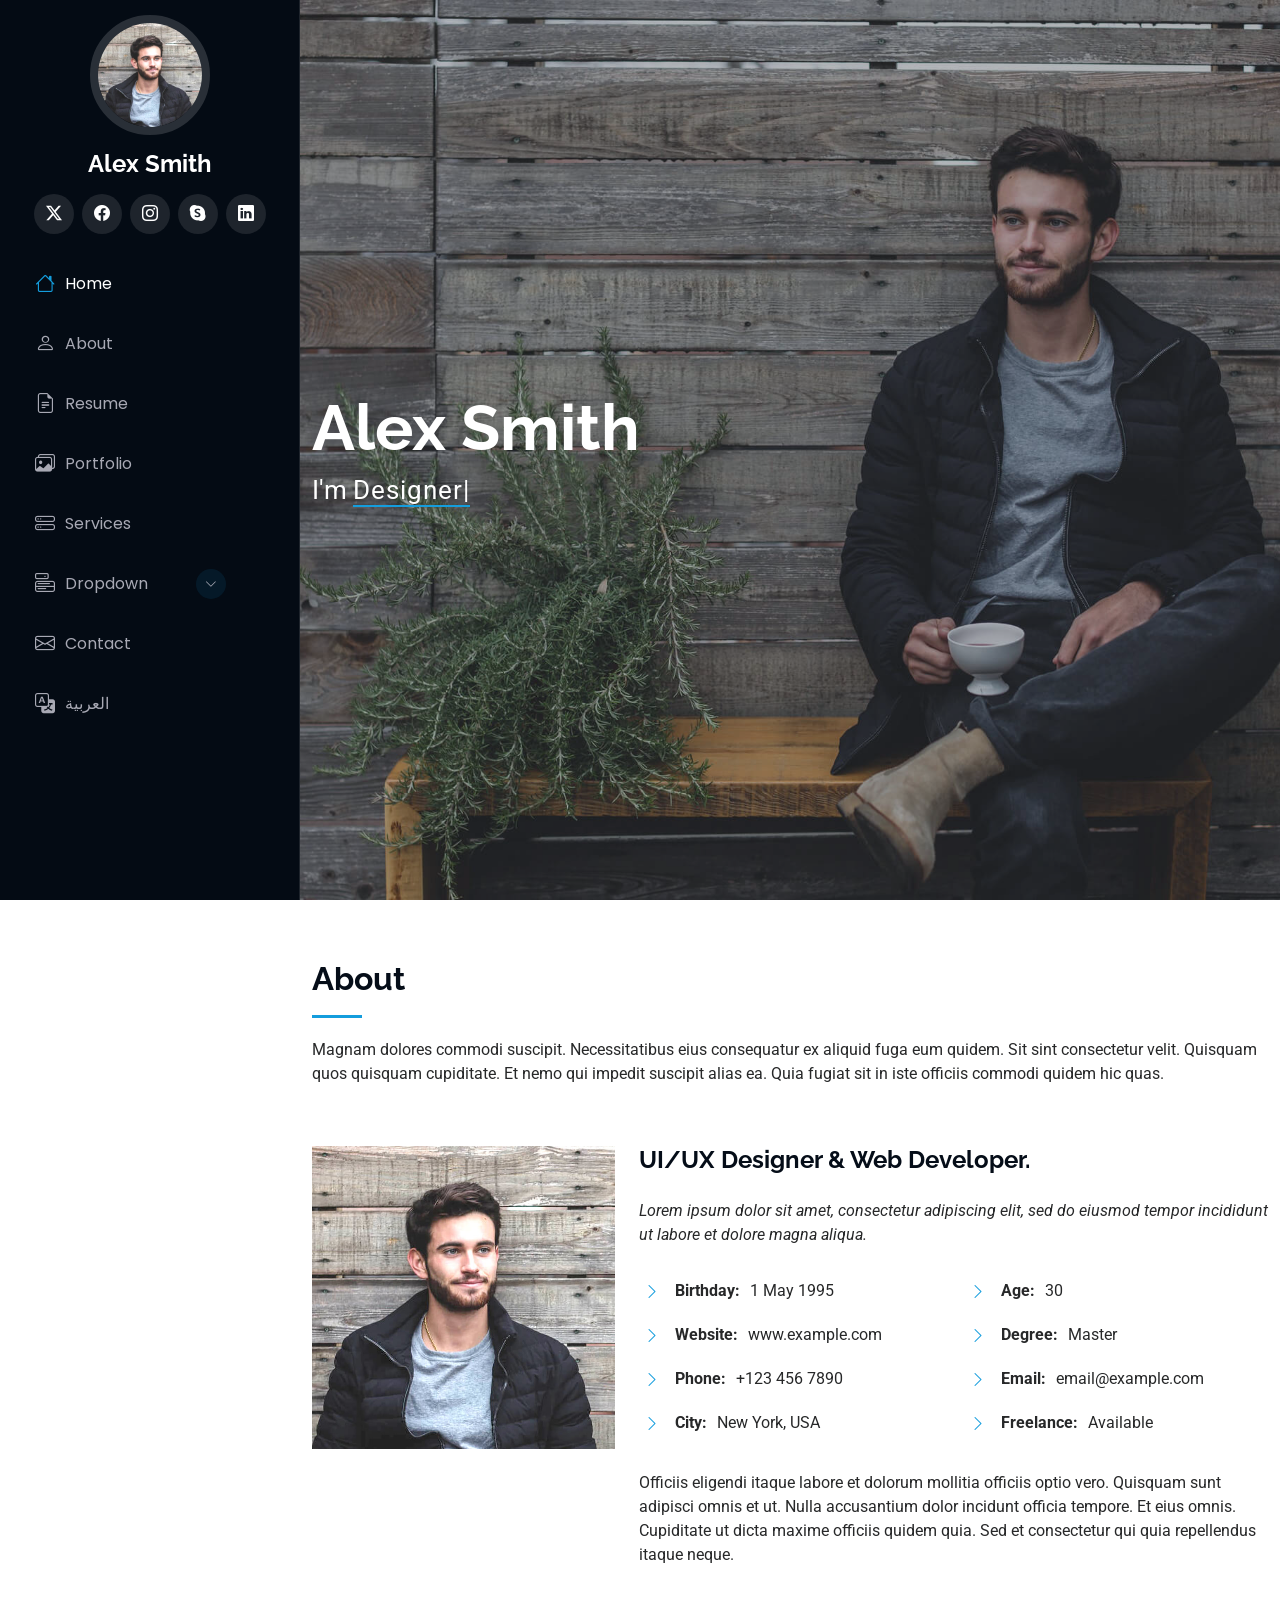
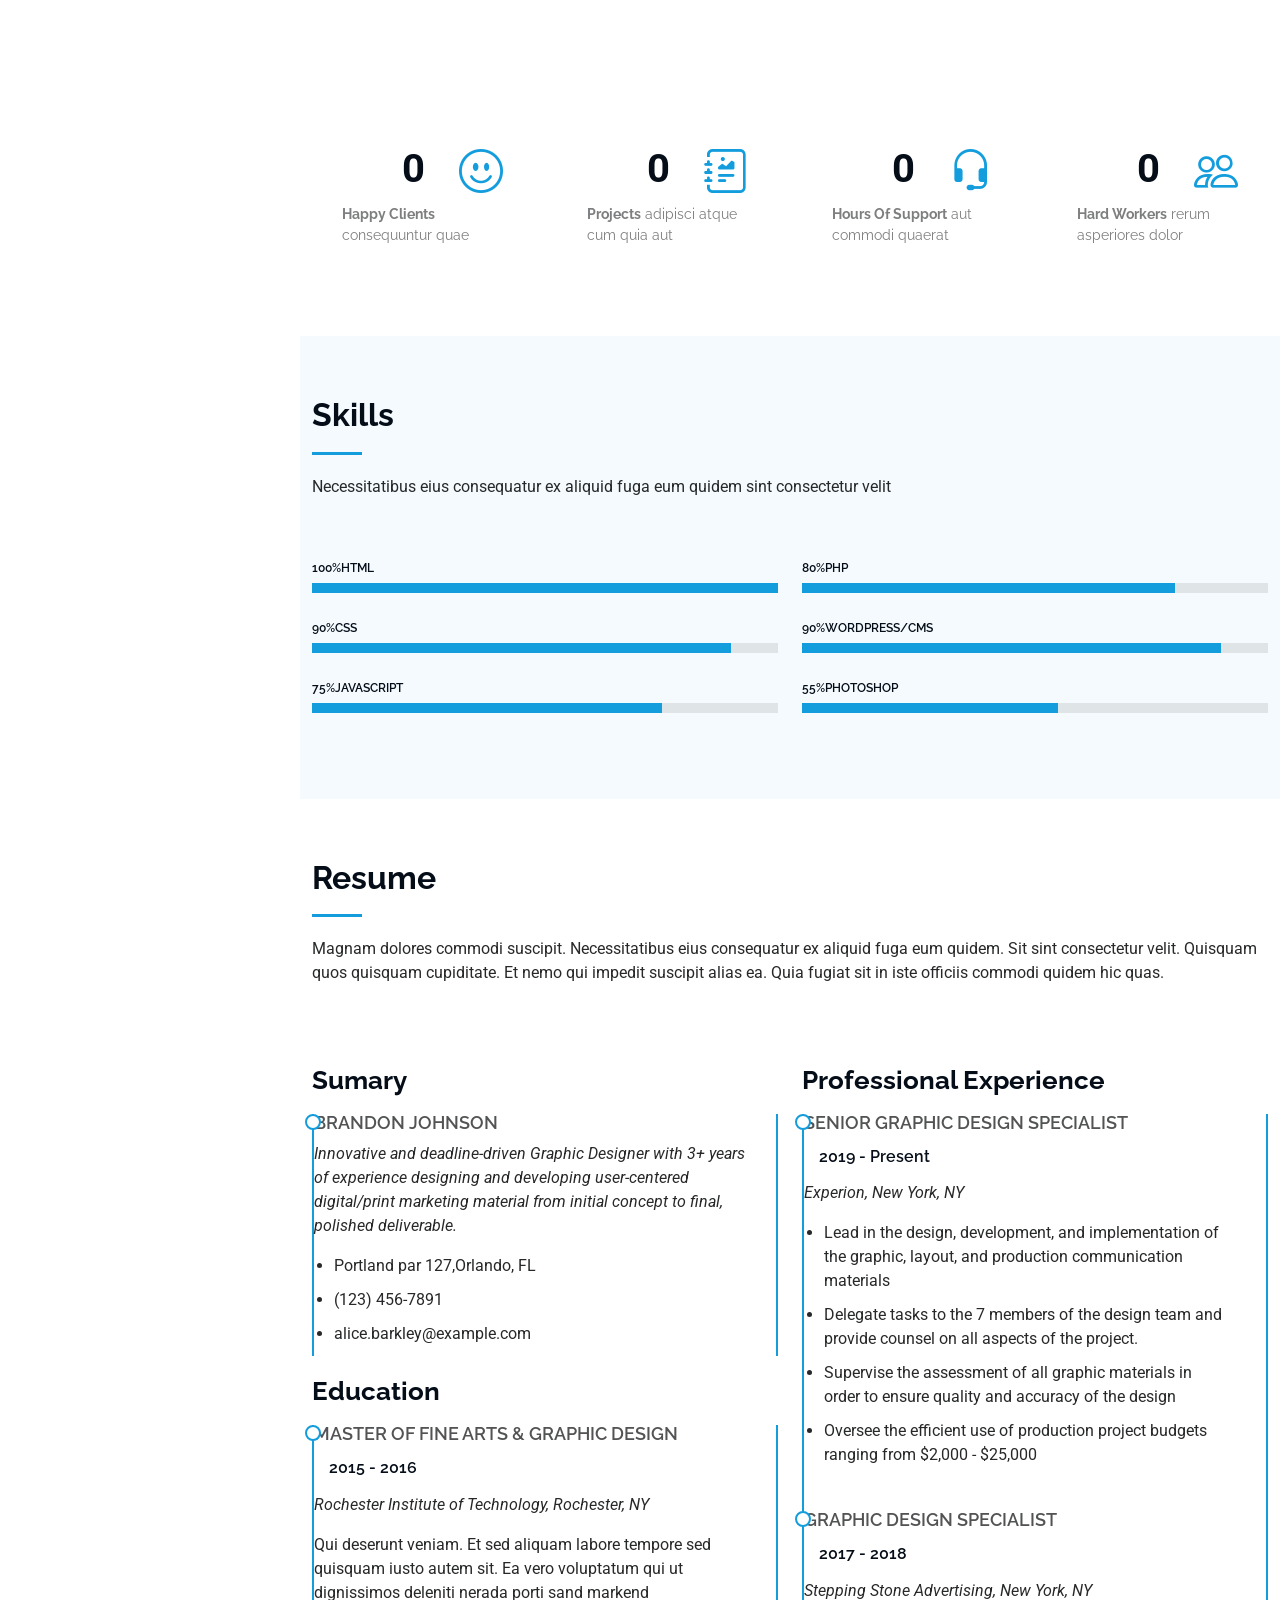
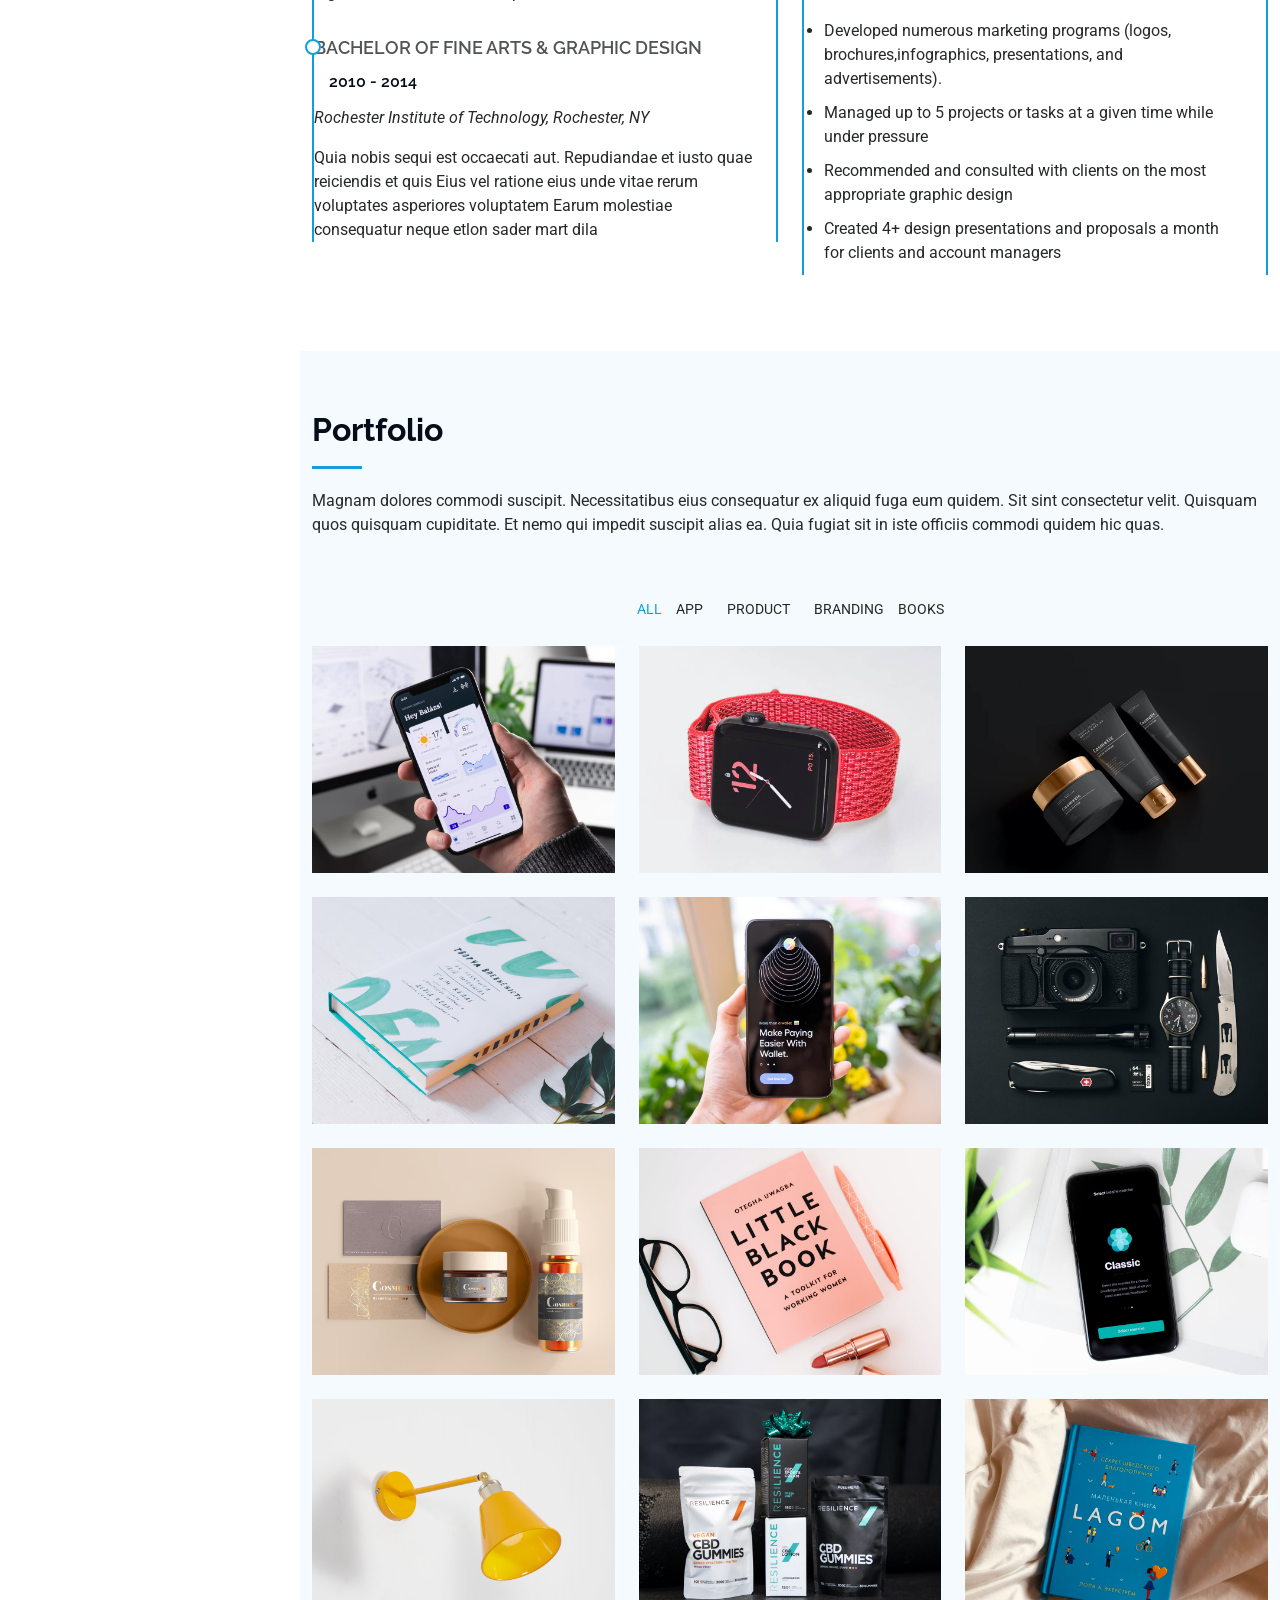
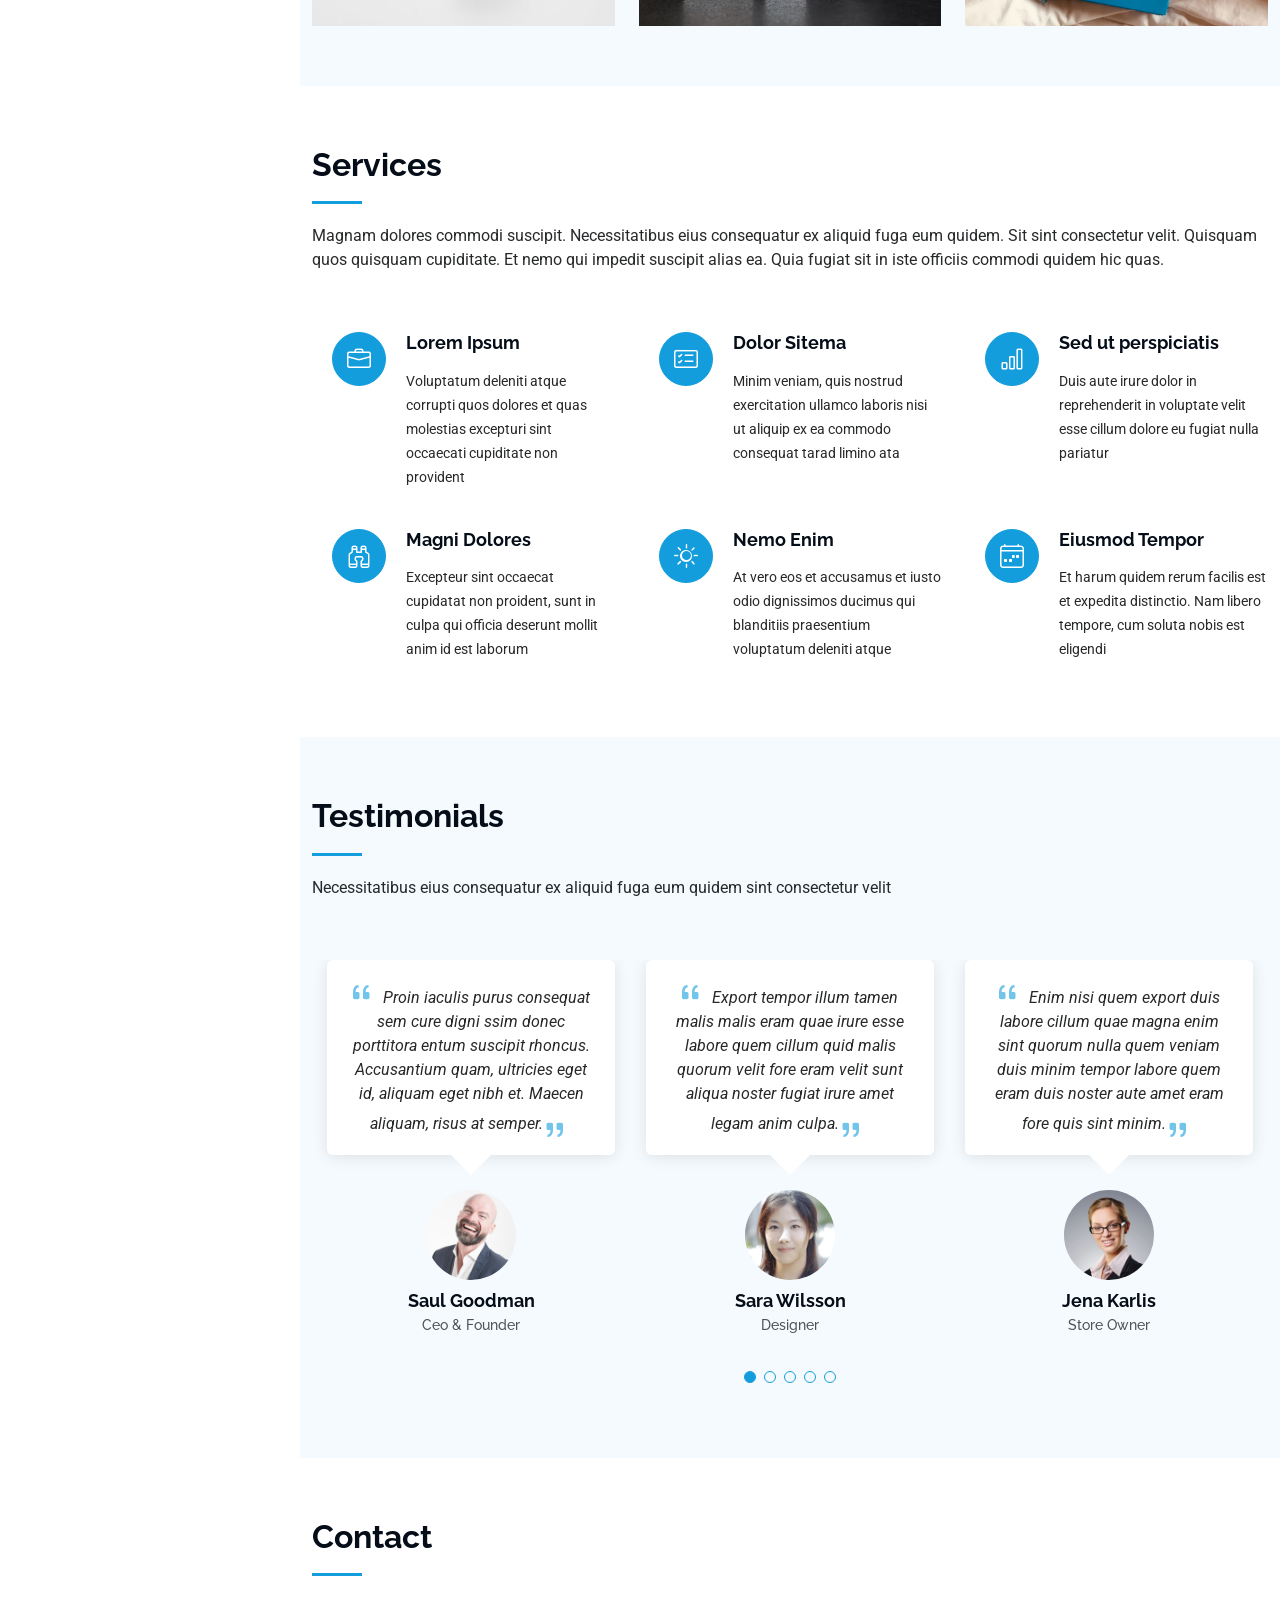
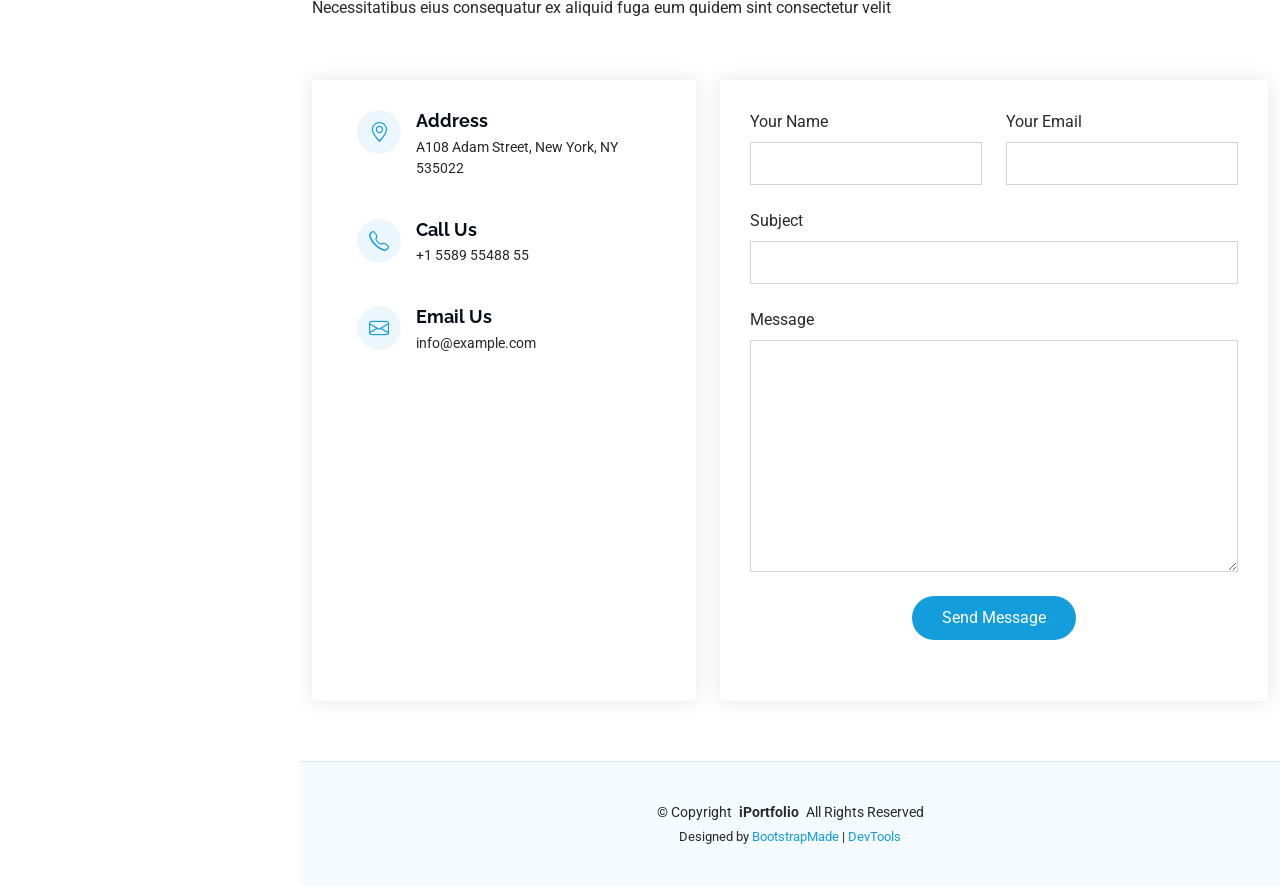
==== index.html @ 426f6739 "first commit" ====
<!DOCTYPE html>
<html lang="en" dir="ltr">

<head>
  <meta charset="utf-8">
  <meta content="width=device-width, initial-scale=1.0" name="viewport">
  <title>Index - iPortfolio Bootstrap Template</title>
  <meta content="" name="description">
  <meta content="" name="keywords">

  <!-- Favicons -->
  <link href="assets/img/favicon.png" rel="icon">
  <link href="assets/img/apple-touch-icon.png" rel="apple-touch-icon">

  <!-- Fonts -->
  <link href="https://fonts.googleapis.com" rel="preconnect">
  <link href="https://fonts.gstatic.com" rel="preconnect" crossorigin>
  <link href="https://fonts.googleapis.com/css2?family=Roboto:ital,wght@0,100;0,300;0,400;0,500;0,700;0,900;1,100;1,300;1,400;1,500;1,700;1,900&family=Poppins:ital,wght@0,100;0,200;0,300;0,400;0,500;0,600;0,700;0,800;0,900;1,100;1,200;1,300;1,400;1,500;1,600;1,700;1,800;1,900&family=Raleway:ital,wght@0,100;0,200;0,300;0,400;0,500;0,600;0,700;0,800;0,900;1,100;1,200;1,300;1,400;1,500;1,600;1,700;1,800;1,900&display=swap" rel="stylesheet">

  <!-- Vendor CSS Files -->
  <link href="assets/vendor/bootstrap/css/bootstrap.min.css" rel="stylesheet">
  <link href="assets/vendor/bootstrap-icons/bootstrap-icons.css" rel="stylesheet">
  <link href="assets/vendor/aos/aos.css" rel="stylesheet">
  <link href="assets/vendor/glightbox/css/glightbox.min.css" rel="stylesheet">
  <link href="assets/vendor/swiper/swiper-bundle.min.css" rel="stylesheet">

  <!-- Main CSS File -->
  <link href="assets/css/main.css" rel="stylesheet">
  <link rel="stylesheet" href="assets/css/ar.css">

  <!-- =======================================================
  * Template Name: iPortfolio
  * Template URL: https://bootstrapmade.com/iportfolio-bootstrap-portfolio-websites-template/
  * Updated: Jun 29 2024 with Bootstrap v5.3.3
  * Author: BootstrapMade.com
  * License: https://bootstrapmade.com/license/
  ======================================================== -->
</head>

<body class="index-page">

  <header id="header" class="header dark-background d-flex flex-column">
    <i class="header-toggle d-xl-none bi bi-list"></i>

    <div class="profile-img">
      <img src="assets/img/my-profile-img.jpg" alt="" class="img-fluid rounded-circle">
    </div>

    <a href="index.html" class="logo d-flex align-items-center justify-content-center">
      <!-- Uncomment the line below if you also wish to use an image logo -->
      <!-- <img src="assets/img/logo.png" alt=""> -->
      <h1 class="sitename">Alex Smith</h1>
    </a>

    <div class="social-links text-center">
      <a href="#" class="twitter"><i class="bi bi-twitter-x"></i></a>
      <a href="#" class="facebook"><i class="bi bi-facebook"></i></a>
      <a href="#" class="instagram"><i class="bi bi-instagram"></i></a>
      <a href="#" class="google-plus"><i class="bi bi-skype"></i></a>
      <a href="#" class="linkedin"><i class="bi bi-linkedin"></i></a>
    </div>

    <nav id="navmenu" class="navmenu">
      <ul>
        <li><a href="#hero" class="active"><i class="bi bi-house navicon"></i>Home</a></li>
        <li><a href="#about"><i class="bi bi-person navicon"></i> About</a></li>
        <li><a href="#resume"><i class="bi bi-file-earmark-text navicon"></i> Resume</a></li>
        <li><a href="#portfolio"><i class="bi bi-images navicon"></i> Portfolio</a></li>
        <li><a href="#services"><i class="bi bi-hdd-stack navicon"></i> Services</a></li>
        <li class="dropdown"><a href="#"><i class="bi bi-menu-button navicon"></i> <span>Dropdown</span> <i class="bi bi-chevron-down toggle-dropdown"></i></a>
          <ul>
            <li><a href="#">Dropdown 1</a></li>
            <li class="dropdown"><a href="#"><span>Deep Dropdown</span> <i class="bi bi-chevron-down toggle-dropdown"></i></a>
              <ul>
                <li><a href="#">Deep Dropdown 1</a></li>
                <li><a href="#">Deep Dropdown 2</a></li>
                <li><a href="#">Deep Dropdown 3</a></li>
                <li><a href="#">Deep Dropdown 4</a></li>
                <li><a href="#">Deep Dropdown 5</a></li>
              </ul>
            </li>
            <li><a href="#">Dropdown 2</a></li>
            <li><a href="#">Dropdown 3</a></li>
            <li><a href="#">Dropdown 4</a></li>
          </ul>
        </li>
        <li><a href="#contact"><i class="bi bi-envelope navicon"></i> Contact</a></li>
        <li><a href="ar.html"><i class="bi bi-translate navicon"></i> العربية</a></li>
      </ul>
    </nav>

  </header>

  <main class="main">

    <!-- Hero Section -->
    <section id="hero" class="hero section dark-background">

      <img src="assets/img/hero-bg.jpg" alt="" data-aos="fade-in" class="">

      <div class="container" data-aos="fade-up" data-aos-delay="100">
        <h2>Alex Smith</h2>
        <p>I'm <span class="typed" data-typed-items="Designer, Developer, Freelancer, Photographer">Designer</span><span class="typed-cursor typed-cursor--blink" aria-hidden="true"></span><span class="typed-cursor typed-cursor--blink" aria-hidden="true"></span></p>
      </div>

    </section><!-- /Hero Section -->

    <!-- About Section -->
    <section id="about" class="about section">

      <!-- Section Title -->
      <div class="container section-title" data-aos="fade-up">
        <h2>About</h2>
        <p>Magnam dolores commodi suscipit. Necessitatibus eius consequatur ex aliquid fuga eum quidem. Sit sint consectetur velit. Quisquam quos quisquam cupiditate. Et nemo qui impedit suscipit alias ea. Quia fugiat sit in iste officiis commodi quidem hic quas.</p>
      </div><!-- End Section Title -->

      <div class="container" data-aos="fade-up" data-aos-delay="100">

        <div class="row gy-4 justify-content-center">
          <div class="col-lg-4">
            <img src="assets/img/my-profile-img.jpg" class="img-fluid" alt="">
          </div>
          <div class="col-lg-8 content">
            <h2>UI/UX Designer &amp; Web Developer.</h2>
            <p class="fst-italic py-3">
              Lorem ipsum dolor sit amet, consectetur adipiscing elit, sed do eiusmod tempor incididunt ut labore et dolore
              magna aliqua.
            </p>
            <div class="row">
              <div class="col-lg-6">
                <ul>
                  <li><i class="bi bi-chevron-right"></i> <strong>Birthday:</strong> <span>1 May 1995</span></li>
                  <li><i class="bi bi-chevron-right"></i> <strong>Website:</strong> <span>www.example.com</span></li>
                  <li><i class="bi bi-chevron-right"></i> <strong>Phone:</strong> <span>+123 456 7890</span></li>
                  <li><i class="bi bi-chevron-right"></i> <strong>City:</strong> <span>New York, USA</span></li>
                </ul>
              </div>
              <div class="col-lg-6">
                <ul>
                  <li><i class="bi bi-chevron-right"></i> <strong>Age:</strong> <span>30</span></li>
                  <li><i class="bi bi-chevron-right"></i> <strong>Degree:</strong> <span>Master</span></li>
                  <li><i class="bi bi-chevron-right"></i> <strong>Email:</strong> <span>email@example.com</span></li>
                  <li><i class="bi bi-chevron-right"></i> <strong>Freelance:</strong> <span>Available</span></li>
                </ul>
              </div>
            </div>
            <p class="py-3">
              Officiis eligendi itaque labore et dolorum mollitia officiis optio vero. Quisquam sunt adipisci omnis et ut. Nulla accusantium dolor incidunt officia tempore. Et eius omnis.
              Cupiditate ut dicta maxime officiis quidem quia. Sed et consectetur qui quia repellendus itaque neque.
            </p>
          </div>
        </div>

      </div>

    </section><!-- /About Section -->

    <!-- Stats Section -->
    <section id="stats" class="stats section">

      <div class="container" data-aos="fade-up" data-aos-delay="100">

        <div class="row gy-4">

          <div class="col-lg-3 col-md-6">
            <div class="stats-item">
              <i class="bi bi-emoji-smile"></i>
              <span data-purecounter-start="0" data-purecounter-end="232" data-purecounter-duration="1" class="purecounter"></span>
              <p><strong>Happy Clients</strong> <span>consequuntur quae</span></p>
            </div>
          </div><!-- End Stats Item -->

          <div class="col-lg-3 col-md-6">
            <div class="stats-item">
              <i class="bi bi-journal-richtext"></i>
              <span data-purecounter-start="0" data-purecounter-end="521" data-purecounter-duration="1" class="purecounter"></span>
              <p><strong>Projects</strong> <span>adipisci atque cum quia aut</span></p>
            </div>
          </div><!-- End Stats Item -->

          <div class="col-lg-3 col-md-6">
            <div class="stats-item">
              <i class="bi bi-headset"></i>
              <span data-purecounter-start="0" data-purecounter-end="1453" data-purecounter-duration="1" class="purecounter"></span>
              <p><strong>Hours Of Support</strong> <span>aut commodi quaerat</span></p>
            </div>
          </div><!-- End Stats Item -->

          <div class="col-lg-3 col-md-6">
            <div class="stats-item">
              <i class="bi bi-people"></i>
              <span data-purecounter-start="0" data-purecounter-end="32" data-purecounter-duration="1" class="purecounter"></span>
              <p><strong>Hard Workers</strong> <span>rerum asperiores dolor</span></p>
            </div>
          </div><!-- End Stats Item -->

        </div>

      </div>

    </section><!-- /Stats Section -->

    <!-- Skills Section -->
    <section id="skills" class="skills section light-background">

      <!-- Section Title -->
      <div class="container section-title" data-aos="fade-up">
        <h2>Skills</h2>
        <p>Necessitatibus eius consequatur ex aliquid fuga eum quidem sint consectetur velit</p>
      </div><!-- End Section Title -->

      <div class="container" data-aos="fade-up" data-aos-delay="100">

        <div class="row skills-content skills-animation">

          <div class="col-lg-6">

            <div class="progress">
              <span class="skill"><span>HTML</span> <i class="val">100%</i></span>
              <div class="progress-bar-wrap">
                <div class="progress-bar" role="progressbar" aria-valuenow="100" aria-valuemin="0" aria-valuemax="100"></div>
              </div>
            </div><!-- End Skills Item -->

            <div class="progress">
              <span class="skill"><span>CSS</span> <i class="val">90%</i></span>
              <div class="progress-bar-wrap">
                <div class="progress-bar" role="progressbar" aria-valuenow="90" aria-valuemin="0" aria-valuemax="100"></div>
              </div>
            </div><!-- End Skills Item -->

            <div class="progress">
              <span class="skill"><span>JavaScript</span> <i class="val">75%</i></span>
              <div class="progress-bar-wrap">
                <div class="progress-bar" role="progressbar" aria-valuenow="75" aria-valuemin="0" aria-valuemax="100"></div>
              </div>
            </div><!-- End Skills Item -->

          </div>

          <div class="col-lg-6">

            <div class="progress">
              <span class="skill"><span>PHP</span> <i class="val">80%</i></span>
              <div class="progress-bar-wrap">
                <div class="progress-bar" role="progressbar" aria-valuenow="80" aria-valuemin="0" aria-valuemax="100"></div>
              </div>
            </div><!-- End Skills Item -->

            <div class="progress">
              <span class="skill"><span>WordPress/CMS</span> <i class="val">90%</i></span>
              <div class="progress-bar-wrap">
                <div class="progress-bar" role="progressbar" aria-valuenow="90" aria-valuemin="0" aria-valuemax="100"></div>
              </div>
            </div><!-- End Skills Item -->

            <div class="progress">
              <span class="skill"><span>Photoshop</span> <i class="val">55%</i></span>
              <div class="progress-bar-wrap">
                <div class="progress-bar" role="progressbar" aria-valuenow="55" aria-valuemin="0" aria-valuemax="100"></div>
              </div>
            </div><!-- End Skills Item -->

          </div>

        </div>

      </div>

    </section><!-- /Skills Section -->

    <!-- Resume Section -->
    <section id="resume" class="resume section">

      <!-- Section Title -->
      <div class="container section-title" data-aos="fade-up">
        <h2>Resume</h2>
        <p>Magnam dolores commodi suscipit. Necessitatibus eius consequatur ex aliquid fuga eum quidem. Sit sint consectetur velit. Quisquam quos quisquam cupiditate. Et nemo qui impedit suscipit alias ea. Quia fugiat sit in iste officiis commodi quidem hic quas.</p>
      </div><!-- End Section Title -->

      <div class="container">

        <div class="row">

          <div class="col-lg-6" data-aos="fade-up" data-aos-delay="100">
            <h3 class="resume-title">Sumary</h3>

            <div class="resume-item pb-0">
              <h4>Brandon Johnson</h4>
              <p><em>Innovative and deadline-driven Graphic Designer with 3+ years of experience designing and developing user-centered digital/print marketing material from initial concept to final, polished deliverable.</em></p>
              <ul>
                <li>Portland par 127,Orlando, FL</li>
                <li>(123) 456-7891</li>
                <li>alice.barkley@example.com</li>
              </ul>
            </div><!-- Edn Resume Item -->

            <h3 class="resume-title">Education</h3>
            <div class="resume-item">
              <h4>Master of Fine Arts &amp; Graphic Design</h4>
              <h5>2015 - 2016</h5>
              <p><em>Rochester Institute of Technology, Rochester, NY</em></p>
              <p>Qui deserunt veniam. Et sed aliquam labore tempore sed quisquam iusto autem sit. Ea vero voluptatum qui ut dignissimos deleniti nerada porti sand markend</p>
            </div><!-- Edn Resume Item -->

            <div class="resume-item">
              <h4>Bachelor of Fine Arts &amp; Graphic Design</h4>
              <h5>2010 - 2014</h5>
              <p><em>Rochester Institute of Technology, Rochester, NY</em></p>
              <p>Quia nobis sequi est occaecati aut. Repudiandae et iusto quae reiciendis et quis Eius vel ratione eius unde vitae rerum voluptates asperiores voluptatem Earum molestiae consequatur neque etlon sader mart dila</p>
            </div><!-- Edn Resume Item -->

          </div>

          <div class="col-lg-6" data-aos="fade-up" data-aos-delay="200">
            <h3 class="resume-title">Professional Experience</h3>
            <div class="resume-item">
              <h4>Senior graphic design specialist</h4>
              <h5>2019 - Present</h5>
              <p><em>Experion, New York, NY </em></p>
              <ul>
                <li>Lead in the design, development, and implementation of the graphic, layout, and production communication materials</li>
                <li>Delegate tasks to the 7 members of the design team and provide counsel on all aspects of the project. </li>
                <li>Supervise the assessment of all graphic materials in order to ensure quality and accuracy of the design</li>
                <li>Oversee the efficient use of production project budgets ranging from $2,000 - $25,000</li>
              </ul>
            </div><!-- Edn Resume Item -->

            <div class="resume-item">
              <h4>Graphic design specialist</h4>
              <h5>2017 - 2018</h5>
              <p><em>Stepping Stone Advertising, New York, NY</em></p>
              <ul>
                <li>Developed numerous marketing programs (logos, brochures,infographics, presentations, and advertisements).</li>
                <li>Managed up to 5 projects or tasks at a given time while under pressure</li>
                <li>Recommended and consulted with clients on the most appropriate graphic design</li>
                <li>Created 4+ design presentations and proposals a month for clients and account managers</li>
              </ul>
            </div><!-- Edn Resume Item -->

          </div>

        </div>

      </div>

    </section><!-- /Resume Section -->

    <!-- Portfolio Section -->
    <section id="portfolio" class="portfolio section light-background">

      <!-- Section Title -->
      <div class="container section-title" data-aos="fade-up">
        <h2>Portfolio</h2>
        <p>Magnam dolores commodi suscipit. Necessitatibus eius consequatur ex aliquid fuga eum quidem. Sit sint consectetur velit. Quisquam quos quisquam cupiditate. Et nemo qui impedit suscipit alias ea. Quia fugiat sit in iste officiis commodi quidem hic quas.</p>
      </div><!-- End Section Title -->

      <div class="container">

        <div class="isotope-layout" data-default-filter="*" data-layout="masonry" data-sort="original-order">

          <ul class="portfolio-filters isotope-filters" data-aos="fade-up" data-aos-delay="100">
            <li data-filter="*" class="filter-active">All</li>
            <li data-filter=".filter-app">App</li>
            <li data-filter=".filter-product">Product</li>
            <li data-filter=".filter-branding">Branding</li>
            <li data-filter=".filter-books">Books</li>
          </ul><!-- End Portfolio Filters -->

          <div class="row gy-4 isotope-container" data-aos="fade-up" data-aos-delay="200">

            <div class="col-lg-4 col-md-6 portfolio-item isotope-item filter-app">
              <div class="portfolio-content h-100">
                <img src="assets/img/portfolio/app-1.jpg" class="img-fluid" alt="">
                <div class="portfolio-info">
                  <h4>App 1</h4>
                  <p>Lorem ipsum, dolor sit amet consectetur</p>
                  <a href="assets/img/portfolio/app-1.jpg" title="App 1" data-gallery="portfolio-gallery-app" class="glightbox preview-link"><i class="bi bi-zoom-in"></i></a>
                  <a href="portfolio-details.html" title="More Details" class="details-link"><i class="bi bi-link-45deg"></i></a>
                </div>
              </div>
            </div><!-- End Portfolio Item -->

            <div class="col-lg-4 col-md-6 portfolio-item isotope-item filter-product">
              <div class="portfolio-content h-100">
                <img src="assets/img/portfolio/product-1.jpg" class="img-fluid" alt="">
                <div class="portfolio-info">
                  <h4>Product 1</h4>
                  <p>Lorem ipsum, dolor sit amet consectetur</p>
                  <a href="assets/img/portfolio/product-1.jpg" title="Product 1" data-gallery="portfolio-gallery-product" class="glightbox preview-link"><i class="bi bi-zoom-in"></i></a>
                  <a href="portfolio-details.html" title="More Details" class="details-link"><i class="bi bi-link-45deg"></i></a>
                </div>
              </div>
            </div><!-- End Portfolio Item -->

            <div class="col-lg-4 col-md-6 portfolio-item isotope-item filter-branding">
              <div class="portfolio-content h-100">
                <img src="assets/img/portfolio/branding-1.jpg" class="img-fluid" alt="">
                <div class="portfolio-info">
                  <h4>Branding 1</h4>
                  <p>Lorem ipsum, dolor sit amet consectetur</p>
                  <a href="assets/img/portfolio/branding-1.jpg" title="Branding 1" data-gallery="portfolio-gallery-branding" class="glightbox preview-link"><i class="bi bi-zoom-in"></i></a>
                  <a href="portfolio-details.html" title="More Details" class="details-link"><i class="bi bi-link-45deg"></i></a>
                </div>
              </div>
            </div><!-- End Portfolio Item -->

            <div class="col-lg-4 col-md-6 portfolio-item isotope-item filter-books">
              <div class="portfolio-content h-100">
                <img src="assets/img/portfolio/books-1.jpg" class="img-fluid" alt="">
                <div class="portfolio-info">
                  <h4>Books 1</h4>
                  <p>Lorem ipsum, dolor sit amet consectetur</p>
                  <a href="assets/img/portfolio/books-1.jpg" title="Branding 1" data-gallery="portfolio-gallery-book" class="glightbox preview-link"><i class="bi bi-zoom-in"></i></a>
                  <a href="portfolio-details.html" title="More Details" class="details-link"><i class="bi bi-link-45deg"></i></a>
                </div>
              </div>
            </div><!-- End Portfolio Item -->

            <div class="col-lg-4 col-md-6 portfolio-item isotope-item filter-app">
              <div class="portfolio-content h-100">
                <img src="assets/img/portfolio/app-2.jpg" class="img-fluid" alt="">
                <div class="portfolio-info">
                  <h4>App 2</h4>
                  <p>Lorem ipsum, dolor sit amet consectetur</p>
                  <a href="assets/img/portfolio/app-2.jpg" title="App 2" data-gallery="portfolio-gallery-app" class="glightbox preview-link"><i class="bi bi-zoom-in"></i></a>
                  <a href="portfolio-details.html" title="More Details" class="details-link"><i class="bi bi-link-45deg"></i></a>
                </div>
              </div>
            </div><!-- End Portfolio Item -->

            <div class="col-lg-4 col-md-6 portfolio-item isotope-item filter-product">
              <div class="portfolio-content h-100">
                <img src="assets/img/portfolio/product-2.jpg" class="img-fluid" alt="">
                <div class="portfolio-info">
                  <h4>Product 2</h4>
                  <p>Lorem ipsum, dolor sit amet consectetur</p>
                  <a href="assets/img/portfolio/product-2.jpg" title="Product 2" data-gallery="portfolio-gallery-product" class="glightbox preview-link"><i class="bi bi-zoom-in"></i></a>
                  <a href="portfolio-details.html" title="More Details" class="details-link"><i class="bi bi-link-45deg"></i></a>
                </div>
              </div>
            </div><!-- End Portfolio Item -->

            <div class="col-lg-4 col-md-6 portfolio-item isotope-item filter-branding">
              <div class="portfolio-content h-100">
                <img src="assets/img/portfolio/branding-2.jpg" class="img-fluid" alt="">
                <div class="portfolio-info">
                  <h4>Branding 2</h4>
                  <p>Lorem ipsum, dolor sit amet consectetur</p>
                  <a href="assets/img/portfolio/branding-2.jpg" title="Branding 2" data-gallery="portfolio-gallery-branding" class="glightbox preview-link"><i class="bi bi-zoom-in"></i></a>
                  <a href="portfolio-details.html" title="More Details" class="details-link"><i class="bi bi-link-45deg"></i></a>
                </div>
              </div>
            </div><!-- End Portfolio Item -->

            <div class="col-lg-4 col-md-6 portfolio-item isotope-item filter-books">
              <div class="portfolio-content h-100">
                <img src="assets/img/portfolio/books-2.jpg" class="img-fluid" alt="">
                <div class="portfolio-info">
                  <h4>Books 2</h4>
                  <p>Lorem ipsum, dolor sit amet consectetur</p>
                  <a href="assets/img/portfolio/books-2.jpg" title="Branding 2" data-gallery="portfolio-gallery-book" class="glightbox preview-link"><i class="bi bi-zoom-in"></i></a>
                  <a href="portfolio-details.html" title="More Details" class="details-link"><i class="bi bi-link-45deg"></i></a>
                </div>
              </div>
            </div><!-- End Portfolio Item -->

            <div class="col-lg-4 col-md-6 portfolio-item isotope-item filter-app">
              <div class="portfolio-content h-100">
                <img src="assets/img/portfolio/app-3.jpg" class="img-fluid" alt="">
                <div class="portfolio-info">
                  <h4>App 3</h4>
                  <p>Lorem ipsum, dolor sit amet consectetur</p>
                  <a href="assets/img/portfolio/app-3.jpg" title="App 3" data-gallery="portfolio-gallery-app" class="glightbox preview-link"><i class="bi bi-zoom-in"></i></a>
                  <a href="portfolio-details.html" title="More Details" class="details-link"><i class="bi bi-link-45deg"></i></a>
                </div>
              </div>
            </div><!-- End Portfolio Item -->

            <div class="col-lg-4 col-md-6 portfolio-item isotope-item filter-product">
              <div class="portfolio-content h-100">
                <img src="assets/img/portfolio/product-3.jpg" class="img-fluid" alt="">
                <div class="portfolio-info">
                  <h4>Product 3</h4>
                  <p>Lorem ipsum, dolor sit amet consectetur</p>
                  <a href="assets/img/portfolio/product-3.jpg" title="Product 3" data-gallery="portfolio-gallery-product" class="glightbox preview-link"><i class="bi bi-zoom-in"></i></a>
                  <a href="portfolio-details.html" title="More Details" class="details-link"><i class="bi bi-link-45deg"></i></a>
                </div>
              </div>
            </div><!-- End Portfolio Item -->

            <div class="col-lg-4 col-md-6 portfolio-item isotope-item filter-branding">
              <div class="portfolio-content h-100">
                <img src="assets/img/portfolio/branding-3.jpg" class="img-fluid" alt="">
                <div class="portfolio-info">
                  <h4>Branding 3</h4>
                  <p>Lorem ipsum, dolor sit amet consectetur</p>
                  <a href="assets/img/portfolio/branding-3.jpg" title="Branding 2" data-gallery="portfolio-gallery-branding" class="glightbox preview-link"><i class="bi bi-zoom-in"></i></a>
                  <a href="portfolio-details.html" title="More Details" class="details-link"><i class="bi bi-link-45deg"></i></a>
                </div>
              </div>
            </div><!-- End Portfolio Item -->

            <div class="col-lg-4 col-md-6 portfolio-item isotope-item filter-books">
              <div class="portfolio-content h-100">
                <img src="assets/img/portfolio/books-3.jpg" class="img-fluid" alt="">
                <div class="portfolio-info">
                  <h4>Books 3</h4>
                  <p>Lorem ipsum, dolor sit amet consectetur</p>
                  <a href="assets/img/portfolio/books-3.jpg" title="Branding 3" data-gallery="portfolio-gallery-book" class="glightbox preview-link"><i class="bi bi-zoom-in"></i></a>
                  <a href="portfolio-details.html" title="More Details" class="details-link"><i class="bi bi-link-45deg"></i></a>
                </div>
              </div>
            </div><!-- End Portfolio Item -->

          </div><!-- End Portfolio Container -->

        </div>

      </div>

    </section><!-- /Portfolio Section -->

    <!-- Services Section -->
    <section id="services" class="services section">

      <!-- Section Title -->
      <div class="container section-title" data-aos="fade-up">
        <h2>Services</h2>
        <p>Magnam dolores commodi suscipit. Necessitatibus eius consequatur ex aliquid fuga eum quidem. Sit sint consectetur velit. Quisquam quos quisquam cupiditate. Et nemo qui impedit suscipit alias ea. Quia fugiat sit in iste officiis commodi quidem hic quas.</p>
      </div><!-- End Section Title -->

      <div class="container">

        <div class="row gy-4">

          <div class="col-lg-4 col-md-6 service-item d-flex" data-aos="fade-up" data-aos-delay="100">
            <div class="icon flex-shrink-0"><i class="bi bi-briefcase"></i></div>
            <div>
              <h4 class="title"><a href="service-details.html" class="stretched-link">Lorem Ipsum</a></h4>
              <p class="description">Voluptatum deleniti atque corrupti quos dolores et quas molestias excepturi sint occaecati cupiditate non provident</p>
            </div>
          </div>
          <!-- End Service Item -->

          <div class="col-lg-4 col-md-6 service-item d-flex" data-aos="fade-up" data-aos-delay="200">
            <div class="icon flex-shrink-0"><i class="bi bi-card-checklist"></i></div>
            <div>
              <h4 class="title"><a href="service-details.html" class="stretched-link">Dolor Sitema</a></h4>
              <p class="description">Minim veniam, quis nostrud exercitation ullamco laboris nisi ut aliquip ex ea commodo consequat tarad limino ata</p>
            </div>
          </div><!-- End Service Item -->

          <div class="col-lg-4 col-md-6 service-item d-flex" data-aos="fade-up" data-aos-delay="300">
            <div class="icon flex-shrink-0"><i class="bi bi-bar-chart"></i></div>
            <div>
              <h4 class="title"><a href="service-details.html" class="stretched-link">Sed ut perspiciatis</a></h4>
              <p class="description">Duis aute irure dolor in reprehenderit in voluptate velit esse cillum dolore eu fugiat nulla pariatur</p>
            </div>
          </div><!-- End Service Item -->

          <div class="col-lg-4 col-md-6 service-item d-flex" data-aos="fade-up" data-aos-delay="400">
            <div class="icon flex-shrink-0"><i class="bi bi-binoculars"></i></div>
            <div>
              <h4 class="title"><a href="service-details.html" class="stretched-link">Magni Dolores</a></h4>
              <p class="description">Excepteur sint occaecat cupidatat non proident, sunt in culpa qui officia deserunt mollit anim id est laborum</p>
            </div>
          </div><!-- End Service Item -->

          <div class="col-lg-4 col-md-6 service-item d-flex" data-aos="fade-up" data-aos-delay="500">
            <div class="icon flex-shrink-0"><i class="bi bi-brightness-high"></i></div>
            <div>
              <h4 class="title"><a href="service-details.html" class="stretched-link">Nemo Enim</a></h4>
              <p class="description">At vero eos et accusamus et iusto odio dignissimos ducimus qui blanditiis praesentium voluptatum deleniti atque</p>
            </div>
          </div><!-- End Service Item -->

          <div class="col-lg-4 col-md-6 service-item d-flex" data-aos="fade-up" data-aos-delay="600">
            <div class="icon flex-shrink-0"><i class="bi bi-calendar4-week"></i></div>
            <div>
              <h4 class="title"><a href="service-details.html" class="stretched-link">Eiusmod Tempor</a></h4>
              <p class="description">Et harum quidem rerum facilis est et expedita distinctio. Nam libero tempore, cum soluta nobis est eligendi</p>
            </div>
          </div><!-- End Service Item -->

        </div>

      </div>

    </section><!-- /Services Section -->

    <!-- Testimonials Section -->
    <section id="testimonials" class="testimonials section light-background">

      <!-- Section Title -->
      <div class="container section-title" data-aos="fade-up">
        <h2>Testimonials</h2>
        <p>Necessitatibus eius consequatur ex aliquid fuga eum quidem sint consectetur velit</p>
      </div><!-- End Section Title -->

      <div class="container" data-aos="fade-up" data-aos-delay="100">

        <div class="swiper init-swiper">
          <script type="application/json" class="swiper-config">
            {
              "loop": true,
              "speed": 600,
              "autoplay": {
                "delay": 5000
              },
              "slidesPerView": "auto",
              "pagination": {
                "el": ".swiper-pagination",
                "type": "bullets",
                "clickable": true
              },
              "breakpoints": {
                "320": {
                  "slidesPerView": 1,
                  "spaceBetween": 40
                },
                "1200": {
                  "slidesPerView": 3,
                  "spaceBetween": 1
                }
              }
            }
          </script>
          <div class="swiper-wrapper">

            <div class="swiper-slide">
              <div class="testimonial-item">
                <p>
                  <i class="bi bi-quote quote-icon-left"></i>
                  <span>Proin iaculis purus consequat sem cure digni ssim donec porttitora entum suscipit rhoncus. Accusantium quam, ultricies eget id, aliquam eget nibh et. Maecen aliquam, risus at semper.</span>
                  <i class="bi bi-quote quote-icon-right"></i>
                </p>
                <img src="assets/img/testimonials/testimonials-1.jpg" class="testimonial-img" alt="">
                <h3>Saul Goodman</h3>
                <h4>Ceo &amp; Founder</h4>
              </div>
            </div><!-- End testimonial item -->

            <div class="swiper-slide">
              <div class="testimonial-item">
                <p>
                  <i class="bi bi-quote quote-icon-left"></i>
                  <span>Export tempor illum tamen malis malis eram quae irure esse labore quem cillum quid malis quorum velit fore eram velit sunt aliqua noster fugiat irure amet legam anim culpa.</span>
                  <i class="bi bi-quote quote-icon-right"></i>
                </p>
                <img src="assets/img/testimonials/testimonials-2.jpg" class="testimonial-img" alt="">
                <h3>Sara Wilsson</h3>
                <h4>Designer</h4>
              </div>
            </div><!-- End testimonial item -->

            <div class="swiper-slide">
              <div class="testimonial-item">
                <p>
                  <i class="bi bi-quote quote-icon-left"></i>
                  <span>Enim nisi quem export duis labore cillum quae magna enim sint quorum nulla quem veniam duis minim tempor labore quem eram duis noster aute amet eram fore quis sint minim.</span>
                  <i class="bi bi-quote quote-icon-right"></i>
                </p>
                <img src="assets/img/testimonials/testimonials-3.jpg" class="testimonial-img" alt="">
                <h3>Jena Karlis</h3>
                <h4>Store Owner</h4>
              </div>
            </div><!-- End testimonial item -->

            <div class="swiper-slide">
              <div class="testimonial-item">
                <p>
                  <i class="bi bi-quote quote-icon-left"></i>
                  <span>Fugiat enim eram quae cillum dolore dolor amet nulla culpa multos export minim fugiat dolor enim duis veniam ipsum anim magna sunt elit fore quem dolore labore illum veniam.</span>
                  <i class="bi bi-quote quote-icon-right"></i>
                </p>
                <img src="assets/img/testimonials/testimonials-4.jpg" class="testimonial-img" alt="">
                <h3>Matt Brandon</h3>
                <h4>Freelancer</h4>
              </div>
            </div><!-- End testimonial item -->

            <div class="swiper-slide">
              <div class="testimonial-item">
                <p>
                  <i class="bi bi-quote quote-icon-left"></i>
                  <span>Quis quorum aliqua sint quem legam fore sunt eram irure aliqua veniam tempor noster veniam sunt culpa nulla illum cillum fugiat legam esse veniam culpa fore nisi cillum quid.</span>
                  <i class="bi bi-quote quote-icon-right"></i>
                </p>
                <img src="assets/img/testimonials/testimonials-5.jpg" class="testimonial-img" alt="">
                <h3>John Larson</h3>
                <h4>Entrepreneur</h4>
              </div>
            </div><!-- End testimonial item -->

          </div>
          <div class="swiper-pagination"></div>
        </div>

      </div>

    </section><!-- /Testimonials Section -->

    <!-- Contact Section -->
    <section id="contact" class="contact section">

      <!-- Section Title -->
      <div class="container section-title" data-aos="fade-up">
        <h2>Contact</h2>
        <p>Necessitatibus eius consequatur ex aliquid fuga eum quidem sint consectetur velit</p>
      </div><!-- End Section Title -->

      <div class="container" data-aos="fade-up" data-aos-delay="100">

        <div class="row gy-4">

          <div class="col-lg-5">

            <div class="info-wrap">
              <div class="info-item d-flex" data-aos="fade-up" data-aos-delay="200">
                <i class="bi bi-geo-alt flex-shrink-0"></i>
                <div>
                  <h3>Address</h3>
                  <p>A108 Adam Street, New York, NY 535022</p>
                </div>
              </div><!-- End Info Item -->

              <div class="info-item d-flex" data-aos="fade-up" data-aos-delay="300">
                <i class="bi bi-telephone flex-shrink-0"></i>
                <div>
                  <h3>Call Us</h3>
                  <p>+1 5589 55488 55</p>
                </div>
              </div><!-- End Info Item -->

              <div class="info-item d-flex" data-aos="fade-up" data-aos-delay="400">
                <i class="bi bi-envelope flex-shrink-0"></i>
                <div>
                  <h3>Email Us</h3>
                  <p>info@example.com</p>
                </div>
              </div><!-- End Info Item -->

              <iframe src="https://www.google.com/maps/embed?pb=!1m14!1m8!1m3!1d48389.78314118045!2d-74.006138!3d40.710059!3m2!1i1024!2i768!4f13.1!3m3!1m2!1s0x89c25a22a3bda30d%3A0xb89d1fe6bc499443!2sDowntown%20Conference%20Center!5e0!3m2!1sen!2sus!4v1676961268712!5m2!1sen!2sus" frameborder="0" style="border:0; width: 100%; height: 270px;" allowfullscreen="" loading="lazy" referrerpolicy="no-referrer-when-downgrade"></iframe>
            </div>
          </div>

          <div class="col-lg-7">
            <form action="forms/contact.php" method="post" class="php-email-form" data-aos="fade-up" data-aos-delay="200">
              <div class="row gy-4">

                <div class="col-md-6">
                  <label for="name-field" class="pb-2">Your Name</label>
                  <input type="text" name="name" id="name-field" class="form-control" required="">
                </div>

                <div class="col-md-6">
                  <label for="email-field" class="pb-2">Your Email</label>
                  <input type="email" class="form-control" name="email" id="email-field" required="">
                </div>

                <div class="col-md-12">
                  <label for="subject-field" class="pb-2">Subject</label>
                  <input type="text" class="form-control" name="subject" id="subject-field" required="">
                </div>

                <div class="col-md-12">
                  <label for="message-field" class="pb-2">Message</label>
                  <textarea class="form-control" name="message" rows="10" id="message-field" required=""></textarea>
                </div>

                <div class="col-md-12 text-center">
                  <div class="loading">Loading</div>
                  <div class="error-message"></div>
                  <div class="sent-message">Your message has been sent. Thank you!</div>

                  <button type="submit">Send Message</button>
                </div>

              </div>
            </form>
          </div><!-- End Contact Form -->

        </div>

      </div>

    </section><!-- /Contact Section -->

  </main>

  <footer id="footer" class="footer position-relative light-background">

    <div class="container">
      <div class="copyright text-center ">
        <p>© <span>Copyright</span> <strong class="px-1 sitename">iPortfolio</strong> <span>All Rights Reserved</span></p>
      </div>
      <div class="credits">
        <!-- All the links in the footer should remain intact. -->
        <!-- You can delete the links only if you've purchased the pro version. -->
        <!-- Licensing information: https://bootstrapmade.com/license/ -->
        <!-- Purchase the pro version with working PHP/AJAX contact form: [buy-url] -->
        Designed by <a href="https://bootstrapmade.com/">BootstrapMade</a> | <a href="https://bootstrapmade.com/tools/">DevTools</a>
      </div>
    </div>

  </footer>

  <!-- Scroll Top -->
  <a href="#" id="scroll-top" class="scroll-top d-flex align-items-center justify-content-center"><i class="bi bi-arrow-up-short"></i></a>

  <!-- Preloader -->
  <div id="preloader"></div>

  <!-- Vendor JS Files -->
  <script src="assets/vendor/bootstrap/js/bootstrap.bundle.min.js"></script>
  <script src="assets/vendor/php-email-form/validate.js"></script>
  <script src="assets/vendor/aos/aos.js"></script>
  <script src="assets/vendor/typed.js/typed.umd.js"></script>
  <script src="assets/vendor/purecounter/purecounter_vanilla.js"></script>
  <script src="assets/vendor/waypoints/noframework.waypoints.js"></script>
  <script src="assets/vendor/glightbox/js/glightbox.min.js"></script>
  <script src="assets/vendor/imagesloaded/imagesloaded.pkgd.min.js"></script>
  <script src="assets/vendor/isotope-layout/isotope.pkgd.min.js"></script>
  <script src="assets/vendor/swiper/swiper-bundle.min.js"></script>

  <!-- Main JS File -->
  <script src="assets/js/main.js"></script>

</body>

</html>
---- assets/css/main.css ----
/**
* Template Name: iPortfolio
* Template URL: https://bootstrapmade.com/iportfolio-bootstrap-portfolio-websites-template/
* Updated: Jun 29 2024 with Bootstrap v5.3.3
* Author: BootstrapMade.com
* License: https://bootstrapmade.com/license/
*/

/*--------------------------------------------------------------
# Font & Color Variables
# Help: https://bootstrapmade.com/color-system/
--------------------------------------------------------------*/
/* Fonts */
:root {
  --default-font: "Roboto",  system-ui, -apple-system, "Segoe UI", Roboto, "Helvetica Neue", Arial, "Noto Sans", "Liberation Sans", sans-serif, "Apple Color Emoji", "Segoe UI Emoji", "Segoe UI Symbol", "Noto Color Emoji";
  --heading-font: "Raleway",  sans-serif;
  --nav-font: "Poppins",  sans-serif;
}

/* Global Colors - The following color variables are used throughout the website. Updating them here will change the color scheme of the entire website */
:root { 
  --background-color: #ffffff; /* Background color for the entire website, including individual sections */
  --default-color: #272829; /* Default color used for the majority of the text content across the entire website */
  --heading-color: #050d18; /* Color for headings, subheadings and title throughout the website */
  --accent-color: #149ddd; /* Accent color that represents your brand on the website. It's used for buttons, links, and other elements that need to stand out */
  --surface-color: #ffffff; /* The surface color is used as a background of boxed elements within sections, such as cards, icon boxes, or other elements that require a visual separation from the global background. */
  --contrast-color: #ffffff; /* Contrast color for text, ensuring readability against backgrounds of accent, heading, or default colors. */
}

/* Nav Menu Colors - The following color variables are used specifically for the navigation menu. They are separate from the global colors to allow for more customization options */
:root {
  --nav-color: #a8a9b4;  /* The default color of the main navmenu links */
  --nav-hover-color: #ffffff; /* Applied to main navmenu links when they are hovered over or active */
  --nav-mobile-background-color: #040b14; /* Used as the background color for mobile navigation menu */
  --nav-dropdown-background-color: #040b14; /* Used as the background color for dropdown items that appear when hovering over primary navigation items */
  --nav-dropdown-color: #a8a9b4; /* Used for navigation links of the dropdown items in the navigation menu. */
  --nav-dropdown-hover-color: #ffffff; /* Similar to --nav-hover-color, this color is applied to dropdown navigation links when they are hovered over. */
}

/* Color Presets - These classes override global colors when applied to any section or element, providing reuse of the sam color scheme. */

.light-background {
  --background-color: #f4fafd;
  --surface-color: #ffffff;
}

.dark-background {
  --background-color: #040b14;
  --default-color: #ffffff;
  --heading-color: #ffffff;
  --surface-color: #151f2b;
  --contrast-color: #ffffff;
}

/* Smooth scroll */
:root {
  scroll-behavior: smooth;
}

/*--------------------------------------------------------------
# General Styling & Shared Classes
--------------------------------------------------------------*/
body {
  color: var(--default-color);
  background-color: var(--background-color);
  font-family: var(--default-font);
}

a {
  color: var(--accent-color);
  text-decoration: none;
  transition: 0.3s;
}

a:hover {
  color: color-mix(in srgb, var(--accent-color), transparent 25%);
  text-decoration: none;
}

h1,
h2,
h3,
h4,
h5,
h6 {
  color: var(--heading-color);
  font-family: var(--heading-font);
}

/* PHP Email Form Messages
------------------------------*/
.php-email-form .error-message {
  display: none;
  background: #df1529;
  color: #ffffff;
  text-align: left;
  padding: 15px;
  margin-bottom: 24px;
  font-weight: 600;
}

.php-email-form .sent-message {
  display: none;
  color: #ffffff;
  background: #059652;
  text-align: center;
  padding: 15px;
  margin-bottom: 24px;
  font-weight: 600;
}

.php-email-form .loading {
  display: none;
  background: var(--surface-color);
  text-align: center;
  padding: 15px;
  margin-bottom: 24px;
}

.php-email-form .loading:before {
  content: "";
  display: inline-block;
  border-radius: 50%;
  width: 24px;
  height: 24px;
  margin: 0 10px -6px 0;
  border: 3px solid var(--accent-color);
  border-top-color: var(--surface-color);
  animation: php-email-form-loading 1s linear infinite;
}

@keyframes php-email-form-loading {
  0% {
    transform: rotate(0deg);
  }

  100% {
    transform: rotate(360deg);
  }
}

/*--------------------------------------------------------------
# Global Header
--------------------------------------------------------------*/
.header {
  color: var(--default-color);
  background-color: var(--background-color);
  position: fixed;
  top: 0;
  left: 0;
  bottom: 0;
  padding: 0 15px;
  width: 300px;
  transition: all ease-in-out 0.3s;
  overflow-y: auto;
  z-index: 997;
  border-right: 1px solid color-mix(in srgb, var(--default-color), transparent 90%);
}

.header .profile-img img {
  margin: 15px auto;
  display: block;
  width: 120px;
  border: 8px solid color-mix(in srgb, var(--default-color), transparent 85%);
}

.header .logo {
  line-height: 1;
  margin-bottom: 15px;
}

.header .logo img {
  max-height: 32px;
  margin-right: 8px;
}

.header .logo h1 {
  font-size: 24px;
  margin: 0;
  font-weight: 700;
  color: var(--heading-color);
}

.header .social-links {
  margin: 0 0 20px 0;
}

.header .social-links a {
  font-size: 16px;
  display: inline-flex;
  align-items: center;
  justify-content: center;
  background: color-mix(in srgb, var(--default-color), transparent 90%);
  color: var(--default-color);
  margin: 0 2px;
  border-radius: 50%;
  text-align: center;
  width: 40px;
  height: 40px;
  transition: 0.3s;
}

.header .social-links a:hover {
  color: var(--contrast-color);
  background: var(--accent-color);
}

@media (min-width: 1200px) {

  .header~main,
  .header~#footer {
    margin-left: 300px;
  }
}

@media (max-width: 1199px) {
  .header {
    left: -100%;
  }
}

.header.header-show {
  left: 0;
}

.header .header-toggle {
  color: var(--contrast-color);
  background-color: var(--accent-color);
  font-size: 22px;
  display: flex;
  align-items: center;
  justify-content: center;
  width: 40px;
  height: 40px;
  border-radius: 50%;
  cursor: pointer;
  position: fixed;
  top: 15px;
  right: 15px;
  z-index: 9999;
  transition: background-color 0.3s;
}

.header .header-toggle:hover {
  color: var(--contrast-color);
  background-color: color-mix(in srgb, var(--accent-color) 90%, white 15%);
}

/*--------------------------------------------------------------
# Navigation Menu
--------------------------------------------------------------*/
.mobile-nav-toggle {
  display: none;
}

.navmenu {
  padding: 0;
  z-index: 9997;
}

.navmenu ul {
  list-style: none;
  padding: 0 0 20px 0;
  margin: 0;
}

.navmenu a,
.navmenu a:focus {
  color: var(--nav-color);
  padding: 15px 10px;
  font-family: var(--nav-font);
  font-size: 16px;
  font-weight: 400;
  display: flex;
  align-items: center;
  white-space: nowrap;
  transition: 0.3s;
  width: 100%;
}

.navmenu a .navicon,
.navmenu a:focus .navicon {
  font-size: 20px;
  margin-right: 10px;
}

.navmenu a .toggle-dropdown,
.navmenu a:focus .toggle-dropdown {
  font-size: 12px;
  line-height: 0;
  margin-left: auto;
  width: 30px;
  height: 30px;
  display: flex;
  align-items: center;
  justify-content: center;
  border-radius: 50%;
  transition: 0.3s;
  flex-shrink: 0;
  background-color: color-mix(in srgb, var(--accent-color), transparent 90%);
}

.navmenu a .toggle-dropdown:hover,
.navmenu a:focus .toggle-dropdown:hover {
  background-color: var(--accent-color);
  color: var(--contrast-color);
}

.navmenu a:hover,
.navmenu .active,
.navmenu .active:focus {
  color: var(--nav-hover-color);
}

.navmenu a:hover .navicon,
.navmenu .active .navicon,
.navmenu .active:focus .navicon {
  color: var(--accent-color);
}

.navmenu .active .toggle-dropdown,
.navmenu .active:focus .toggle-dropdown {
  background-color: var(--accent-color);
  color: var(--contrast-color);
  transform: rotate(180deg);
}

.navmenu .dropdown {
  display: block;
}

.navmenu .dropdown a,
.navmenu .dropdown a:focus {
  color: --nav-dropdown-color;
}

.navmenu .dropdown a:hover,
.navmenu .dropdown .active,
.navmenu .dropdown .active:focus {
  color: var(--nav-dropdown-hover-color);
}

.navmenu .dropdown ul {
  position: static;
  display: none;
  z-index: 99;
  padding: 5px 10px;
  margin: 5px 10px;
  background-color: var(--nav-dropdown-background-color);
  border: 1px solid color-mix(in srgb, var(--default-color), transparent 90%);
  box-shadow: none;
  transition: all 0.5s ease-in-out;
}

.navmenu .dropdown ul ul {
  background-color: rgba(33, 37, 41, 0.1);
}

.navmenu .dropdown>.dropdown-active {
  display: block;
  background-color: rgba(33, 37, 41, 0.03);
}

/*--------------------------------------------------------------
# Global Footer
--------------------------------------------------------------*/
.footer {
  color: var(--default-color);
  background-color: var(--background-color);
  font-size: 14px;
  padding: 40px 0;
  position: relative;
  border-top: 1px solid color-mix(in srgb, var(--default-color), transparent 90%);
}

.footer .copyright p {
  margin-bottom: 0;
}

.footer .credits {
  margin-top: 4px;
  font-size: 13px;
  text-align: center;
}

/*--------------------------------------------------------------
# Preloader
--------------------------------------------------------------*/
#preloader {
  position: fixed;
  inset: 0;
  z-index: 999999;
  overflow: hidden;
  background: var(--background-color);
  transition: all 0.6s ease-out;
}

#preloader:before {
  content: "";
  position: fixed;
  top: calc(50% - 30px);
  left: calc(50% - 30px);
  border: 6px solid #ffffff;
  border-color: var(--accent-color) transparent var(--accent-color) transparent;
  border-radius: 50%;
  width: 60px;
  height: 60px;
  animation: animate-preloader 1.5s linear infinite;
}

@keyframes animate-preloader {
  0% {
    transform: rotate(0deg);
  }

  100% {
    transform: rotate(360deg);
  }
}

/*--------------------------------------------------------------
# Scroll Top Button
--------------------------------------------------------------*/
.scroll-top {
  position: fixed;
  visibility: hidden;
  opacity: 0;
  right: 15px;
  bottom: -15px;
  z-index: 99999;
  background-color: var(--accent-color);
  width: 44px;
  height: 44px;
  border-radius: 50px;
  transition: all 0.4s;
}

.scroll-top i {
  font-size: 24px;
  color: var(--contrast-color);
  line-height: 0;
}

.scroll-top:hover {
  background-color: color-mix(in srgb, var(--accent-color), transparent 20%);
  color: var(--contrast-color);
}

.scroll-top.active {
  visibility: visible;
  opacity: 1;
  bottom: 15px;
}

/*--------------------------------------------------------------
# Disable aos animation delay on mobile devices
--------------------------------------------------------------*/
@media screen and (max-width: 768px) {
  [data-aos-delay] {
    transition-delay: 0 !important;
  }
}

/*--------------------------------------------------------------
# Global Page Titles & Breadcrumbs
--------------------------------------------------------------*/
.page-title {
  color: var(--default-color);
  background-color: var(--background-color);
  padding: 25px 0;
  position: relative;
}

.page-title h1 {
  font-size: 24px;
  font-weight: 700;
}

.page-title .breadcrumbs ol {
  display: flex;
  flex-wrap: wrap;
  list-style: none;
  padding: 0;
  margin: 0;
  font-size: 14px;
  font-weight: 400;
}

.page-title .breadcrumbs ol li+li {
  padding-left: 10px;
}

.page-title .breadcrumbs ol li+li::before {
  content: "/";
  display: inline-block;
  padding-right: 10px;
  color: color-mix(in srgb, var(--default-color), transparent 70%);
}

/*--------------------------------------------------------------
# Global Sections
--------------------------------------------------------------*/
section,
.section {
  color: var(--default-color);
  background-color: var(--background-color);
  padding: 60px 0;
  overflow: clip;
}

/*--------------------------------------------------------------
# Global Section Titles
--------------------------------------------------------------*/
.section-title {
  padding-bottom: 60px;
  position: relative;
}

.section-title h2 {
  font-size: 32px;
  font-weight: 700;
  margin-bottom: 20px;
  padding-bottom: 20px;
  position: relative;
}

.section-title h2:after {
  content: "";
  position: absolute;
  display: block;
  width: 50px;
  height: 3px;
  background: var(--accent-color);
  left: 0;
  bottom: 0;
}

.section-title p {
  margin-bottom: 0;
}

/*--------------------------------------------------------------
# Hero Section
--------------------------------------------------------------*/
.hero {
  width: 100%;
  min-height: 100vh;
  position: relative;
  padding: 80px 0;
  display: flex;
  align-items: center;
  justify-content: center;
}

.hero img {
  position: absolute;
  inset: 0;
  display: block;
  width: 100%;
  height: 100%;
  object-fit: cover;
  z-index: 1;
}

.hero:before {
  content: "";
  background: color-mix(in srgb, var(--background-color), transparent 70%);
  position: absolute;
  inset: 0;
  z-index: 2;
}

.hero .container {
  position: relative;
  z-index: 3;
}

.hero h2 {
  margin: 0;
  font-size: 64px;
  font-weight: 700;
}

.hero p {
  margin: 5px 0 0 0;
  font-size: 26px;
}

.hero p span {
  letter-spacing: 1px;
  border-bottom: 2px solid var(--accent-color);
}

.hero .social-links {
  margin-top: 25px;
}

.hero .social-links a {
  font-size: 24px;
  display: inline-block;
  color: color-mix(in srgb, var(--default-color), transparent 50%);
  line-height: 1;
  margin-right: 20px;
  transition: 0.3s;
}

.hero .social-links a:hover {
  color: var(--accent-color);
}

@media (max-width: 768px) {
  .hero h2 {
    font-size: 32px;
  }

  .hero p {
    font-size: 20px;
  }
}

/*--------------------------------------------------------------
# About Section
--------------------------------------------------------------*/
.about .content h2 {
  font-weight: 700;
  font-size: 24px;
}

.about .content ul {
  list-style: none;
  padding: 0;
}

.about .content ul li {
  margin-bottom: 20px;
  display: flex;
  align-items: center;
}

.about .content ul strong {
  margin-right: 10px;
}

.about .content ul i {
  font-size: 16px;
  margin-right: 5px;
  color: var(--accent-color);
  line-height: 0;
}

/*--------------------------------------------------------------
# Stats Section
--------------------------------------------------------------*/
.stats .stats-item {
  padding: 30px;
  width: 100%;
}

.stats .stats-item i {
  color: var(--accent-color);
  display: block;
  font-size: 44px;
  float: left;
  line-height: 0;
}

.stats .stats-item .purecounter {
  color: var(--heading-color);
  font-size: 40px;
  line-height: 40px;
  display: block;
  font-weight: 700;
  margin-left: 60px !important; 
}

.stats .stats-item p {
  color: color-mix(in srgb, var(--default-color), transparent 40%);
  padding: 15px 0 0 0;
  margin: 0 0 0 60px;
  font-family: var(--heading-font);
  font-size: 14px;
}

/*--------------------------------------------------------------
# Skills Section
--------------------------------------------------------------*/
.skills .progress {
  height: 60px;
  display: block;
  background: none;
  border-radius: 0;
}

.skills .progress .skill {
  color: var(--heading-color);
  padding: 0;
  margin: 0 0 6px 0;
  text-transform: uppercase;
  display: block;
  font-weight: 600;
  font-family: var(--heading-font);
}

.skills .progress .skill .val {
  float: right;
  font-style: normal;
}

.skills .progress-bar-wrap {
  background: color-mix(in srgb, var(--default-color), transparent 90%);
  height: 10px;
}

.skills .progress-bar {
  width: 1px;
  height: 10px;
  transition: 0.9s;
  background-color: var(--accent-color);
}

/*--------------------------------------------------------------
# Resume Section
--------------------------------------------------------------*/
.resume .resume-title {
  color: var(--heading-color);
  font-size: 26px;
  font-weight: 700;
  margin-top: 20px;
  margin-bottom: 20px;
}

.resume .resume-item {
  padding: 0 0 20px 20px;
  margin-top: -2px;
  border-left: 2px solid var(--accent-color);
  position: relative;
}

.resume .resume-item h4 {
  line-height: 18px;
  font-size: 18px;
  font-weight: 600;
  text-transform: uppercase;
  color: color-mix(in srgb, var(--default-color), transparent 20%);
  margin-bottom: 10px;
}

.resume .resume-item h5 {
  font-size: 16px;
  padding: 5px 15px;
  display: inline-block;
  font-weight: 600;
  margin-bottom: 10px;
}

.resume .resume-item ul {
  padding-left: 20px;
}

.resume .resume-item ul li {
  padding-bottom: 10px;
}

.resume .resume-item:last-child {
  padding-bottom: 0;
}

.resume .resume-item::before {
  content: "";
  position: absolute;
  width: 16px;
  height: 16px;
  border-radius: 50px;
  left: -9px;
  top: 0;
  background: var(--background-color);
  border: 2px solid var(--accent-color);
}

/*--------------------------------------------------------------
# Portfolio Section
--------------------------------------------------------------*/
.portfolio .portfolio-filters {
  padding: 0;
  margin: 0 auto 20px auto;
  list-style: none;
  text-align: center;
}

.portfolio .portfolio-filters li {
  cursor: pointer;
  display: inline-block;
  padding: 0;
  font-size: 14px;
  font-weight: 400;
  margin: 0 10px;
  line-height: 1;
  text-transform: uppercase;
  margin-bottom: 10px;
  transition: all 0.3s ease-in-out;
}

.portfolio .portfolio-filters li:hover,
.portfolio .portfolio-filters li.filter-active {
  color: var(--accent-color);
}

.portfolio .portfolio-filters li:first-child {
  margin-left: 0;
}

.portfolio .portfolio-filters li:last-child {
  margin-right: 0;
}

@media (max-width: 575px) {
  .portfolio .portfolio-filters li {
    font-size: 14px;
    margin: 0 5px;
  }
}

.portfolio .portfolio-content {
  position: relative;
  overflow: hidden;
}

.portfolio .portfolio-content img {
  transition: 0.3s;
}

.portfolio .portfolio-content .portfolio-info {
  opacity: 0;
  position: absolute;
  inset: 0;
  z-index: 3;
  transition: all ease-in-out 0.3s;
  background: rgba(0, 0, 0, 0.6);
  padding: 15px;
}

.portfolio .portfolio-content .portfolio-info h4 {
  font-size: 14px;
  padding: 5px 10px;
  font-weight: 400;
  color: #ffffff;
  display: inline-block;
  background-color: var(--accent-color);
}

.portfolio .portfolio-content .portfolio-info p {
  position: absolute;
  bottom: 10px;
  text-align: center;
  display: inline-block;
  left: 0;
  right: 0;
  font-size: 16px;
  font-weight: 600;
  color: rgba(255, 255, 255, 0.8);
}

.portfolio .portfolio-content .portfolio-info .preview-link,
.portfolio .portfolio-content .portfolio-info .details-link {
  position: absolute;
  left: calc(50% - 40px);
  font-size: 26px;
  top: calc(50% - 14px);
  color: #fff;
  transition: 0.3s;
  line-height: 1.2;
}

.portfolio .portfolio-content .portfolio-info .preview-link:hover,
.portfolio .portfolio-content .portfolio-info .details-link:hover {
  color: var(--accent-color);
}

.portfolio .portfolio-content .portfolio-info .details-link {
  left: 50%;
  font-size: 34px;
  line-height: 0;
}

.portfolio .portfolio-content:hover .portfolio-info {
  opacity: 1;
}

.portfolio .portfolio-content:hover img {
  transform: scale(1.1);
}

/*--------------------------------------------------------------
# Services Section
--------------------------------------------------------------*/
.services .service-item {
  position: relative;
}

.services .service-item .icon {
  background: var(--accent-color);
  display: flex;
  align-items: center;
  justify-content: center;
  width: 54px;
  height: 54px;
  border-radius: 50%;
  transition: 0.5s;
  border: 1px solid var(--accent-color);
  margin-right: 20px;
}

.services .service-item .icon i {
  color: var(--contrast-color);
  font-size: 24px;
  line-height: 0;
}

.services .service-item:hover .icon {
  background: var(--surface-color);
}

.services .service-item:hover .icon i {
  color: var(--accent-color);
}

.services .service-item .title {
  font-weight: 700;
  margin-bottom: 15px;
  font-size: 18px;
}

.services .service-item .title a {
  color: var(--heading-color);
}

.services .service-item .title a:hover {
  color: var(--accent-color);
}

.services .service-item .description {
  line-height: 24px;
  font-size: 14px;
}

/*--------------------------------------------------------------
# Testimonials Section
--------------------------------------------------------------*/
.testimonials .testimonials-carousel,
.testimonials .testimonials-slider {
  overflow: hidden;
}

.testimonials .testimonial-item {
  box-sizing: content-box;
  text-align: center;
  min-height: 320px;
}

.testimonials .testimonial-item .testimonial-img {
  width: 90px;
  border-radius: 50%;
  margin: 0 auto;
}

.testimonials .testimonial-item h3 {
  font-size: 18px;
  font-weight: bold;
  margin: 10px 0 5px 0;
}

.testimonials .testimonial-item h4 {
  font-size: 14px;
  color: color-mix(in srgb, var(--default-color), transparent 20%);
  margin: 0;
}

.testimonials .testimonial-item .quote-icon-left,
.testimonials .testimonial-item .quote-icon-right {
  color: color-mix(in srgb, var(--accent-color), transparent 40%);
  font-size: 26px;
  line-height: 0;
}

.testimonials .testimonial-item .quote-icon-left {
  display: inline-block;
  left: -5px;
  position: relative;
}

.testimonials .testimonial-item .quote-icon-right {
  display: inline-block;
  right: -5px;
  position: relative;
  top: 10px;
  transform: scale(-1, -1);
}

.testimonials .testimonial-item p {
  font-style: italic;
  margin: 0 15px 15px 15px;
  padding: 20px;
  background-color: var(--surface-color);
  position: relative;
  margin-bottom: 35px;
  border-radius: 6px;
  box-shadow: 0px 2px 15px rgba(0, 0, 0, 0.1);
}

.testimonials .testimonial-item p::after {
  content: "";
  width: 0;
  height: 0;
  border-top: 20px solid var(--surface-color);
  border-right: 20px solid transparent;
  border-left: 20px solid transparent;
  position: absolute;
  bottom: -20px;
  left: calc(50% - 20px);
}

.testimonials .swiper-wrapper {
  height: auto;
}

.testimonials .swiper-pagination {
  margin-top: 40px;
  position: relative;
}

.testimonials .swiper-pagination .swiper-pagination-bullet {
  width: 12px;
  height: 12px;
  background-color: var(--background-color);
  opacity: 1;
  border: 1px solid var(--accent-color);
}

.testimonials .swiper-pagination .swiper-pagination-bullet-active {
  background-color: var(--accent-color);
}

/*--------------------------------------------------------------
# Contact Section
--------------------------------------------------------------*/
.contact .info-wrap {
  background-color: var(--surface-color);
  box-shadow: 0px 0px 20px rgba(0, 0, 0, 0.1);
  padding: 30px;
}

@media (max-width: 575px) {
  .contact .info-wrap {
    padding: 20px;
  }
}

.contact .info-item {
  margin-bottom: 40px;
}

.contact .info-item i {
  font-size: 20px;
  color: var(--accent-color);
  background: color-mix(in srgb, var(--accent-color), transparent 92%);
  width: 44px;
  height: 44px;
  display: flex;
  justify-content: center;
  align-items: center;
  border-radius: 50px;
  transition: all 0.3s ease-in-out;
  margin-right: 15px;
}

.contact .info-item h3 {
  padding: 0;
  font-size: 18px;
  font-weight: 700;
  margin-bottom: 5px;
}

.contact .info-item p {
  padding: 0;
  margin-bottom: 0;
  font-size: 14px;
}

.contact .info-item:hover i {
  background: var(--accent-color);
  color: var(--contrast-color);
}

.contact .php-email-form {
  background-color: var(--surface-color);
  height: 100%;
  padding: 30px;
  box-shadow: 0px 0px 20px rgba(0, 0, 0, 0.1);
}

@media (max-width: 575px) {
  .contact .php-email-form {
    padding: 20px;
  }
}

.contact .php-email-form input[type=text],
.contact .php-email-form input[type=email],
.contact .php-email-form textarea {
  font-size: 14px;
  padding: 10px 15px;
  box-shadow: none;
  border-radius: 0;
  color: var(--default-color);
  background-color: var(--surface-color);
  border-color: color-mix(in srgb, var(--default-color), transparent 80%);
}

.contact .php-email-form input[type=text]:focus,
.contact .php-email-form input[type=email]:focus,
.contact .php-email-form textarea:focus {
  border-color: var(--accent-color);
}

.contact .php-email-form input[type=text]::placeholder,
.contact .php-email-form input[type=email]::placeholder,
.contact .php-email-form textarea::placeholder {
  color: color-mix(in srgb, var(--default-color), transparent 70%);
}

.contact .php-email-form button[type=submit] {
  color: var(--contrast-color);
  background: var(--accent-color);
  border: 0;
  padding: 10px 30px;
  transition: 0.4s;
  border-radius: 50px;
}

.contact .php-email-form button[type=submit]:hover {
  background: color-mix(in srgb, var(--accent-color), transparent 25%);
}

/*--------------------------------------------------------------
# Portfolio Details Section
--------------------------------------------------------------*/
.portfolio-details .portfolio-details-slider img {
  width: 100%;
}

.portfolio-details .portfolio-details-slider .swiper-pagination {
  margin-top: 20px;
  position: relative;
}

.portfolio-details .portfolio-details-slider .swiper-pagination .swiper-pagination-bullet {
  width: 12px;
  height: 12px;
  background-color: color-mix(in srgb, var(--default-color), transparent 85%);
  opacity: 1;
}

.portfolio-details .portfolio-details-slider .swiper-pagination .swiper-pagination-bullet-active {
  background-color: var(--accent-color);
}

.portfolio-details .portfolio-info {
  padding: 30px;
  box-shadow: 0px 0 30px rgba(0, 0, 0, 0.1);
}

.portfolio-details .portfolio-info h3 {
  font-size: 22px;
  font-weight: 700;
  margin-bottom: 20px;
  padding-bottom: 20px;
  border-bottom: 1px solid color-mix(in srgb, var(--default-color), transparent 85%);
}

.portfolio-details .portfolio-info ul {
  list-style: none;
  padding: 0;
  font-size: 15px;
}

.portfolio-details .portfolio-info ul li+li {
  margin-top: 10px;
}

.portfolio-details .portfolio-description {
  padding-top: 30px;
}

.portfolio-details .portfolio-description h2 {
  font-size: 26px;
  font-weight: 700;
  margin-bottom: 20px;
}

.portfolio-details .portfolio-description p {
  padding: 0;
  color: color-mix(in srgb, var(--default-color), transparent 30%);
}

/*--------------------------------------------------------------
# Service Details Section
--------------------------------------------------------------*/
.service-details .services-list {
  padding: 10px 30px;
  border: 1px solid color-mix(in srgb, var(--default-color), transparent 90%);
  margin-bottom: 20px;
}

.service-details .services-list a {
  display: block;
  line-height: 1;
  padding: 8px 0 8px 15px;
  border-left: 3px solid color-mix(in srgb, var(--default-color), transparent 70%);
  margin: 20px 0;
  color: color-mix(in srgb, var(--default-color), transparent 20%);
  transition: 0.3s;
}

.service-details .services-list a.active {
  color: var(--heading-color);
  font-weight: 700;
  border-color: var(--accent-color);
}

.service-details .services-list a:hover {
  border-color: var(--accent-color);
}

.service-details .services-img {
  margin-bottom: 20px;
}

.service-details h3 {
  font-size: 26px;
  font-weight: 700;
}

.service-details h4 {
  font-size: 20px;
  font-weight: 700;
}

.service-details p {
  font-size: 15px;
}

.service-details ul {
  list-style: none;
  padding: 0;
  font-size: 15px;
}

.service-details ul li {
  padding: 5px 0;
  display: flex;
  align-items: center;
}

.service-details ul i {
  font-size: 20px;
  margin-right: 8px;
  color: var(--accent-color);
}

/*--------------------------------------------------------------
# Starter Section Section
--------------------------------------------------------------*/
.starter-section {
  /* Add your styles here */
}
---- assets/css/ar.css ----
.php-email-form .error-message {
    text-align: right;
}

/* hero section*/
    

/*---------*/
.php-email-form .loading:before {
    margin: 0 0 -6px 10px;
}

.header .logo img {
  margin-left: 8px;
}

@media (min-width: 1200px) {

  .header~main,
  .header~#footer {
    margin-right: 0;
  }
}

@media (max-width: 1199px) {
  .header {
    right: -100%;
  }
}

.header.header-show {
  right: 0;
}

.navmenu a .navicon,
.navmenu a:focus .navicon {
  margin-left: 10px;
}

.navmenu a .toggle-dropdown,
.navmenu a:focus .toggle-dropdown {
    margin-right: auto;
}

#preloader:before {
    right: calc(50% - 30px);
}

.scroll-top {
    left: 15px;
}

.page-title .breadcrumbs ol li+li {
  padding-right: 10px;
}

.page-title .breadcrumbs ol li+li::before {
  padding-left: 10px;
}

.section-title h2:after {
  right: 0;
}

.hero .social-links a {
  margin-left: 20px;
}

.about .content ul strong {
  margin-left: 10px;
}

.about .content ul i {
  margin-left: 5px;
}

.stats .stats-item .purecounter {
  margin-right: 60px;
  font-size: 40px;
  line-height: 40px;
}

.stats .stats-item p {
  margin: 0 8px 0 0;
}

.stats .stats-item i {
  float: right;
}

.skills .progress .skill .val {
  float: left;
}

.resume .resume-item {
  padding: 0 20px 20px 0;
  border-right: 2px solid var(--accent-color);
}

.resume .resume-item ul {
  padding-right: 20px;
}

.resume .resume-item::before {
  right: -9px;
}

.portfolio .portfolio-filters li:first-child {
  margin-right: 0;
}

.portfolio .portfolio-filters li:last-child {
  margin-left: 0;
}

.portfolio .portfolio-content .portfolio-info .details-link {
  left: 50%;
}

.services .service-item .icon {
  margin-left: 20px;
}

.testimonials .testimonial-item .quote-icon-left {
  right: -5px;
}

.testimonials .testimonial-item .quote-icon-right {
  left: -5px;
}

.testimonials .testimonial-item p::after {
  border-left: 20px solid transparent;
  border-right: 20px solid transparent;
  right: calc(50% - 20px);
}

.contact .info-item i {
  margin-left: 15px;
}

.service-details .services-list a {
  padding: 8px 15px 8px 0;
  border-right: 3px solid color-mix(in srgb, var(--default-color), transparent 70%);
}

.service-details ul i {
  margin-left: 8px;
}
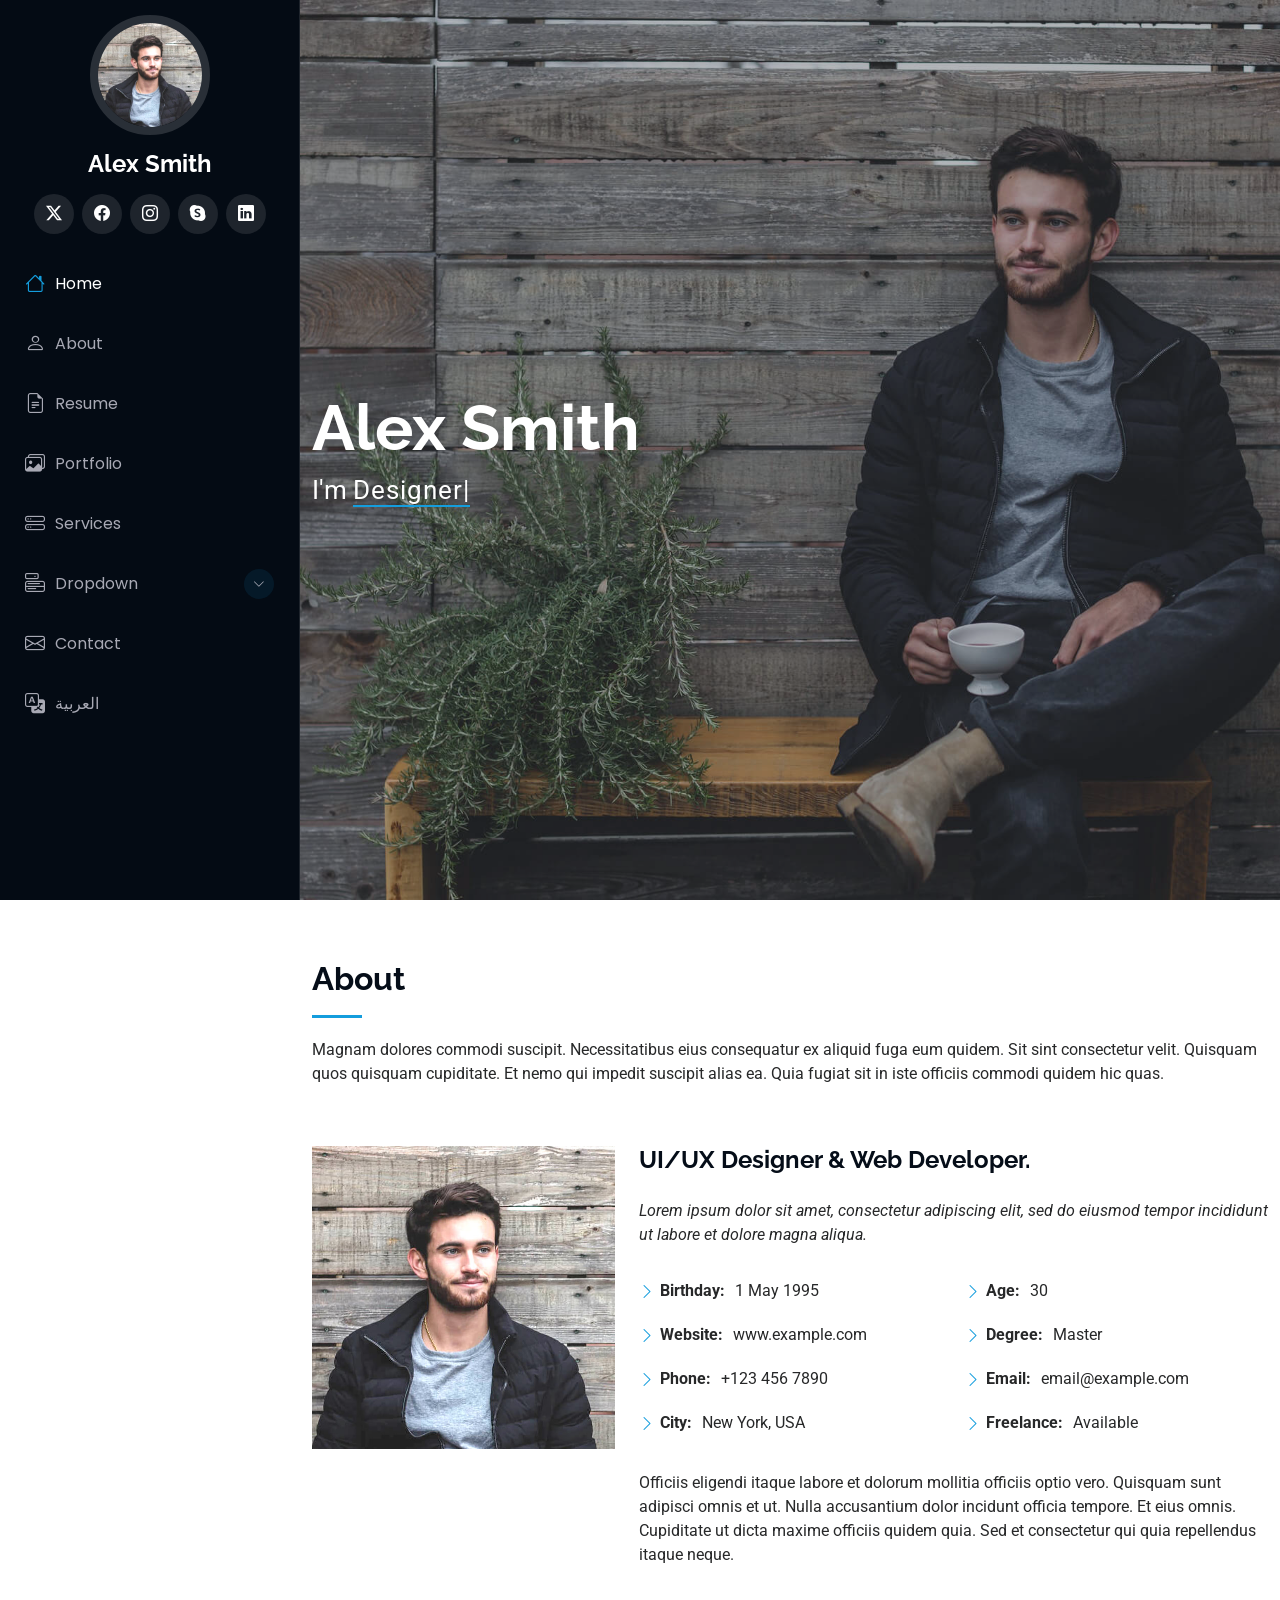
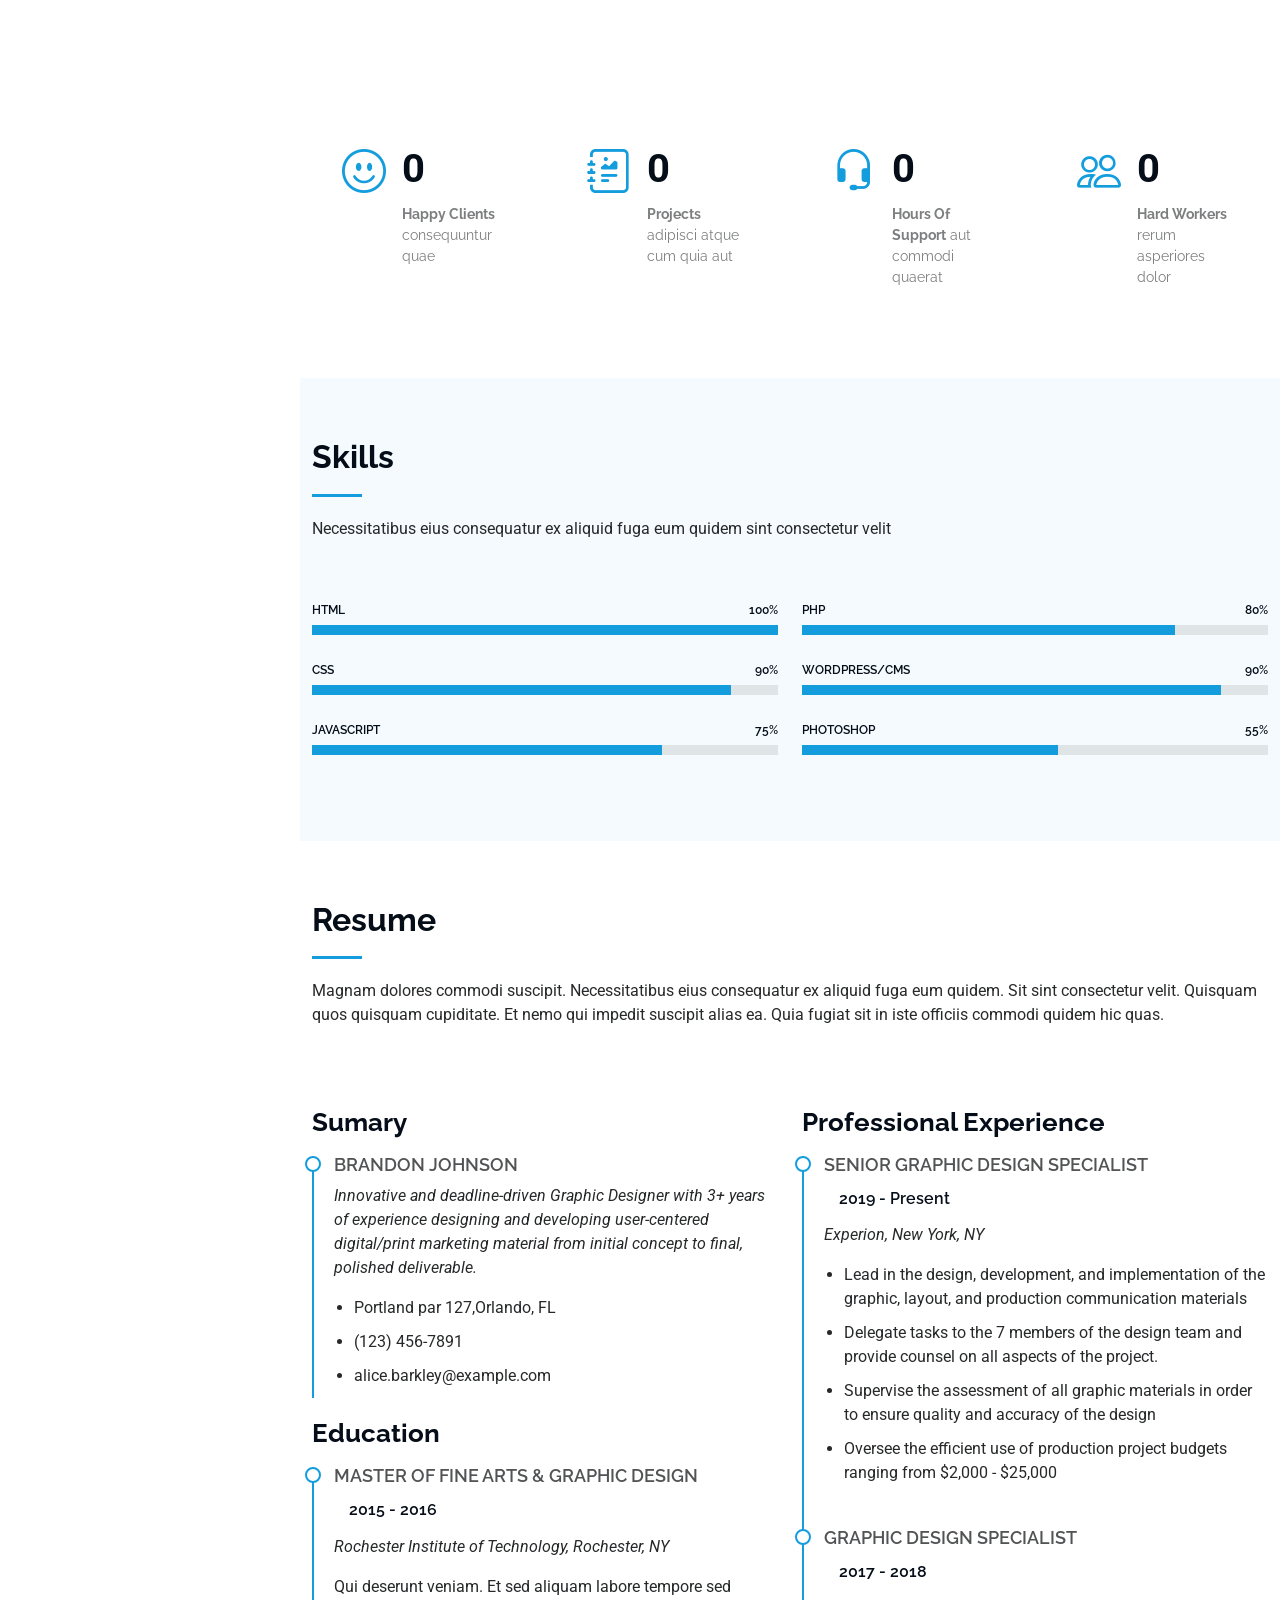
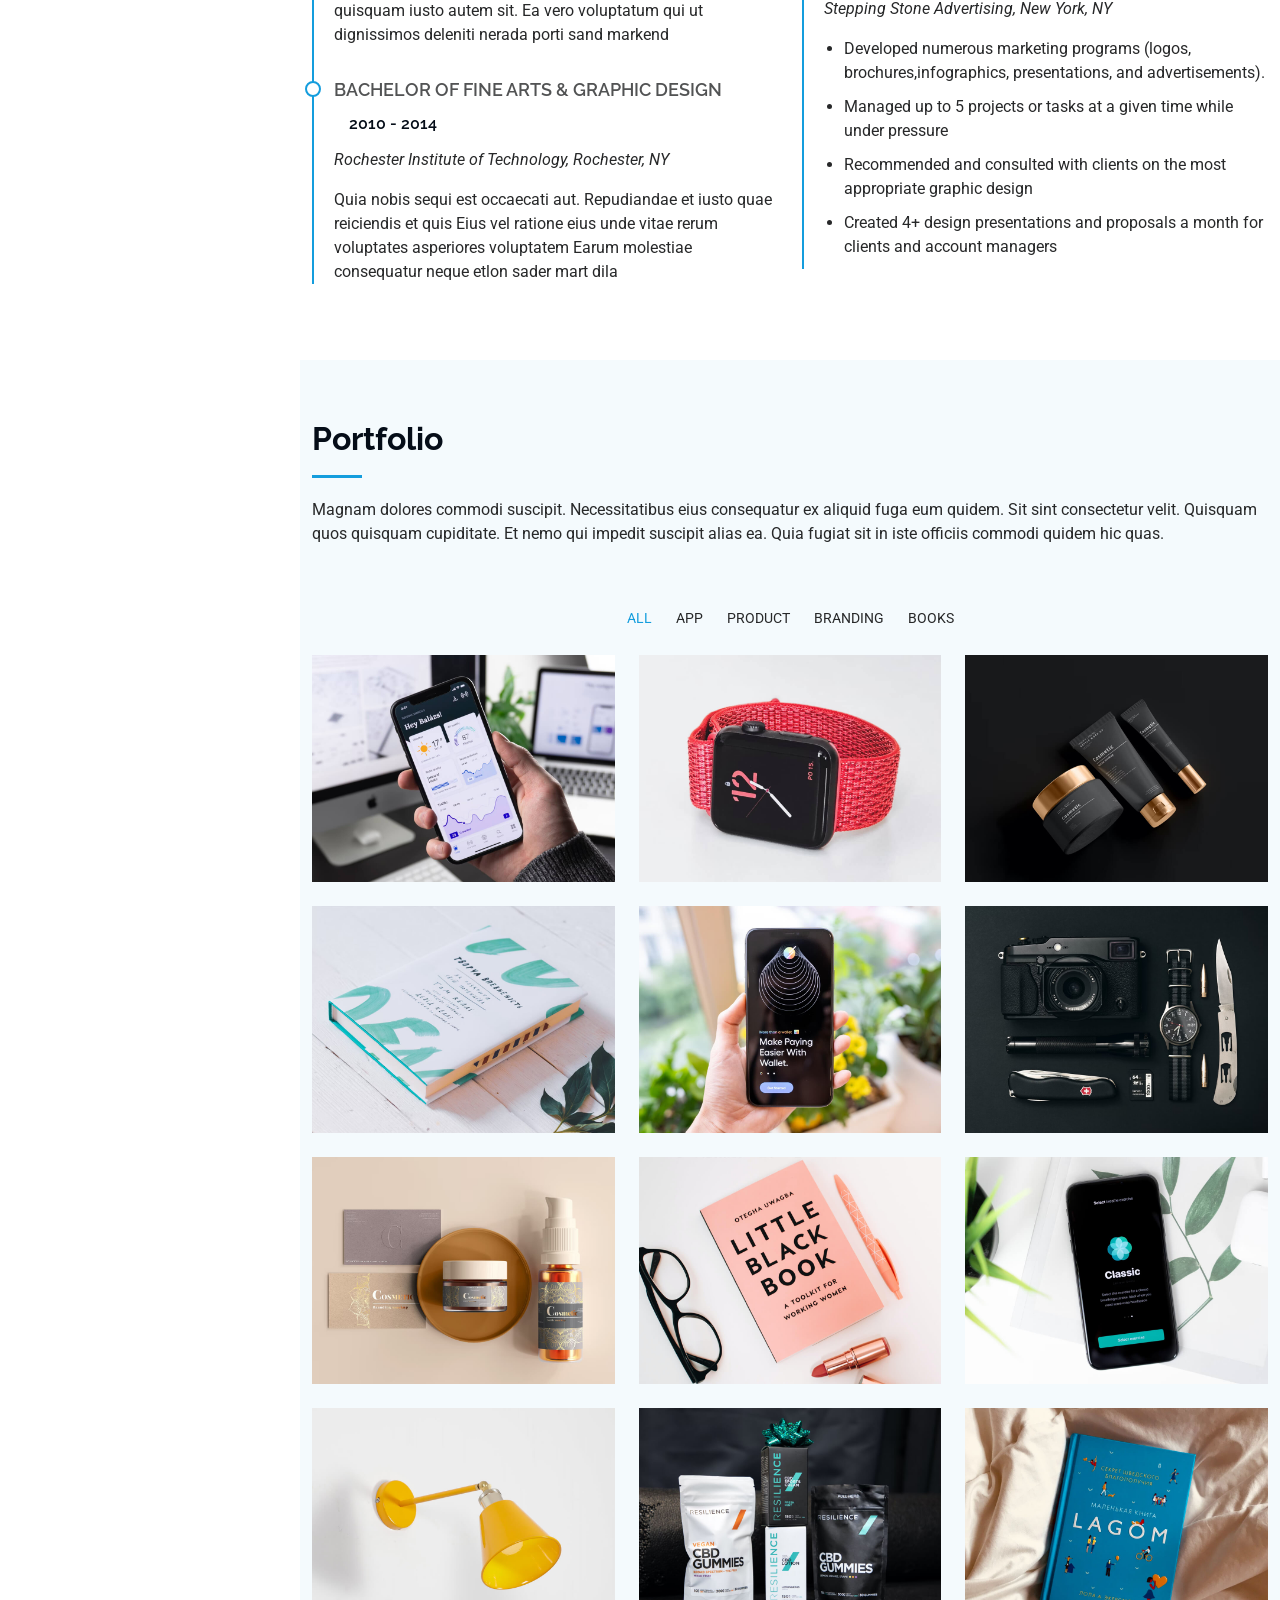
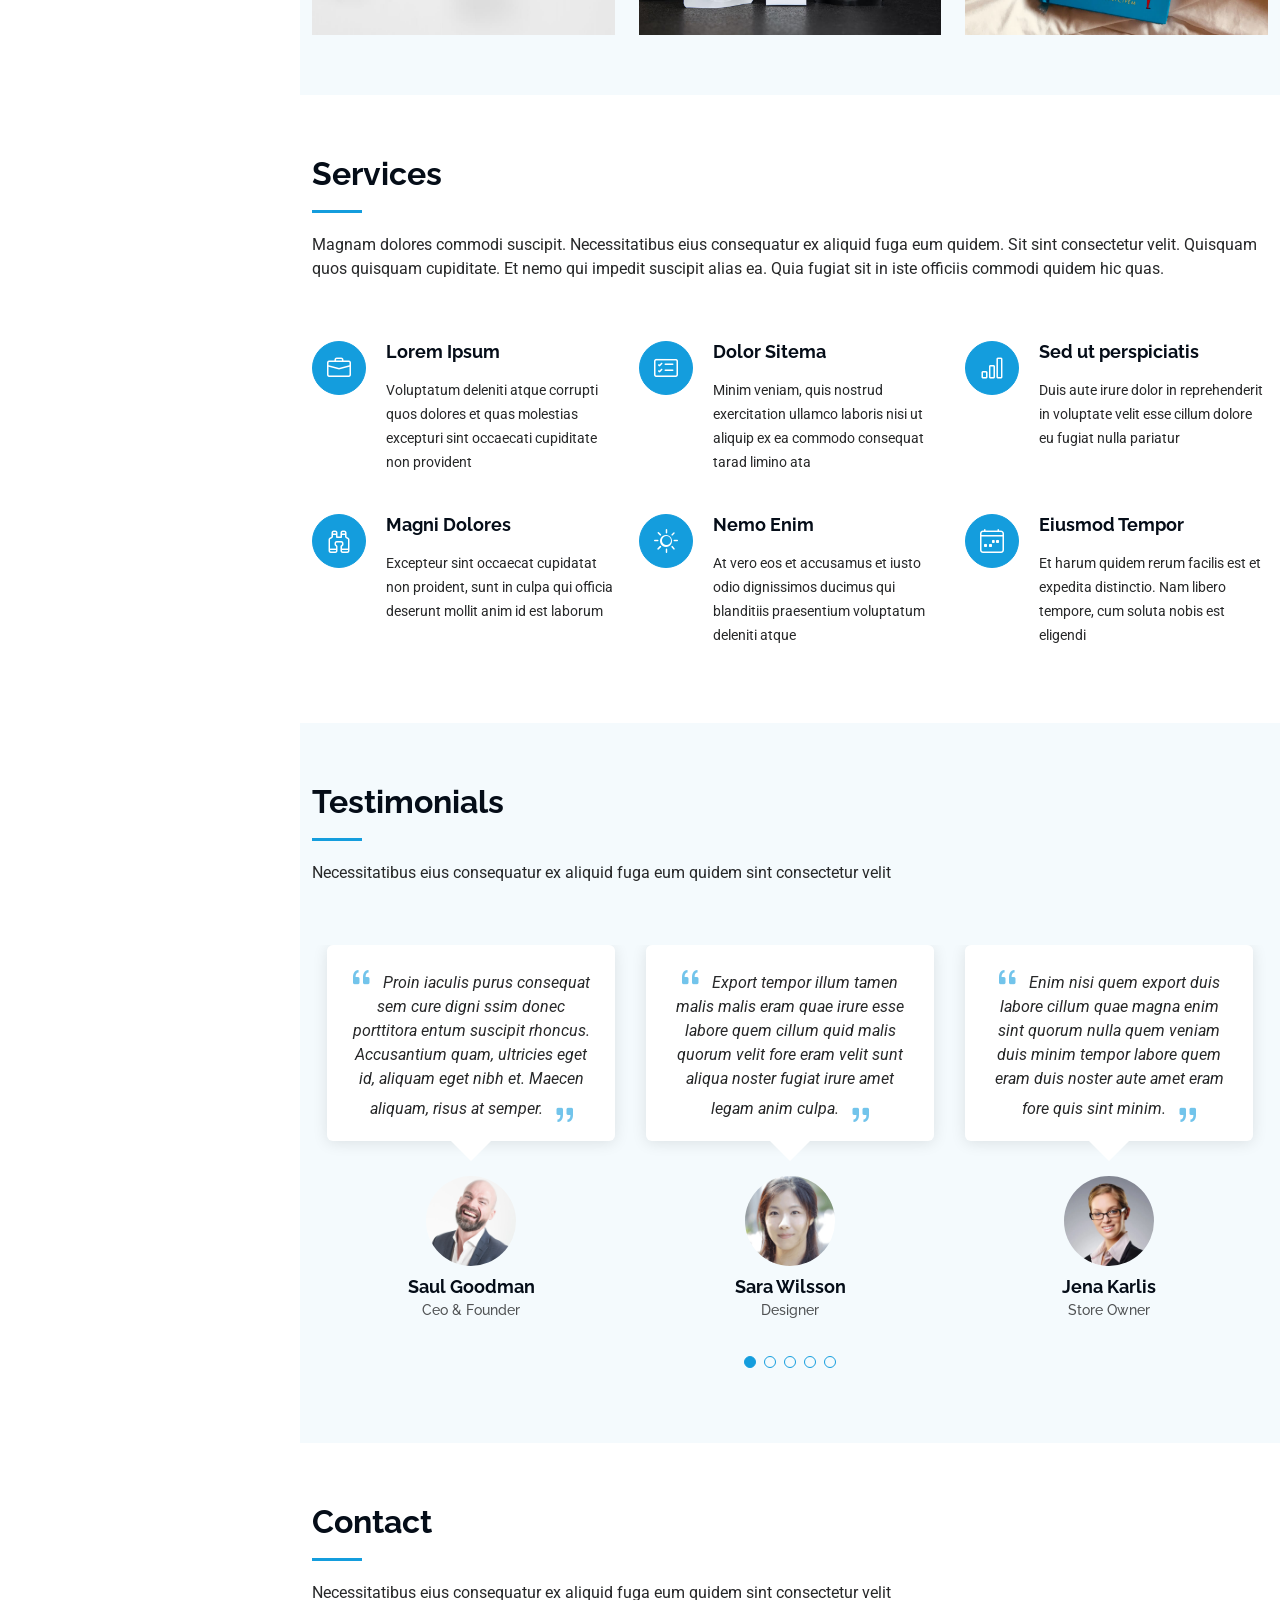
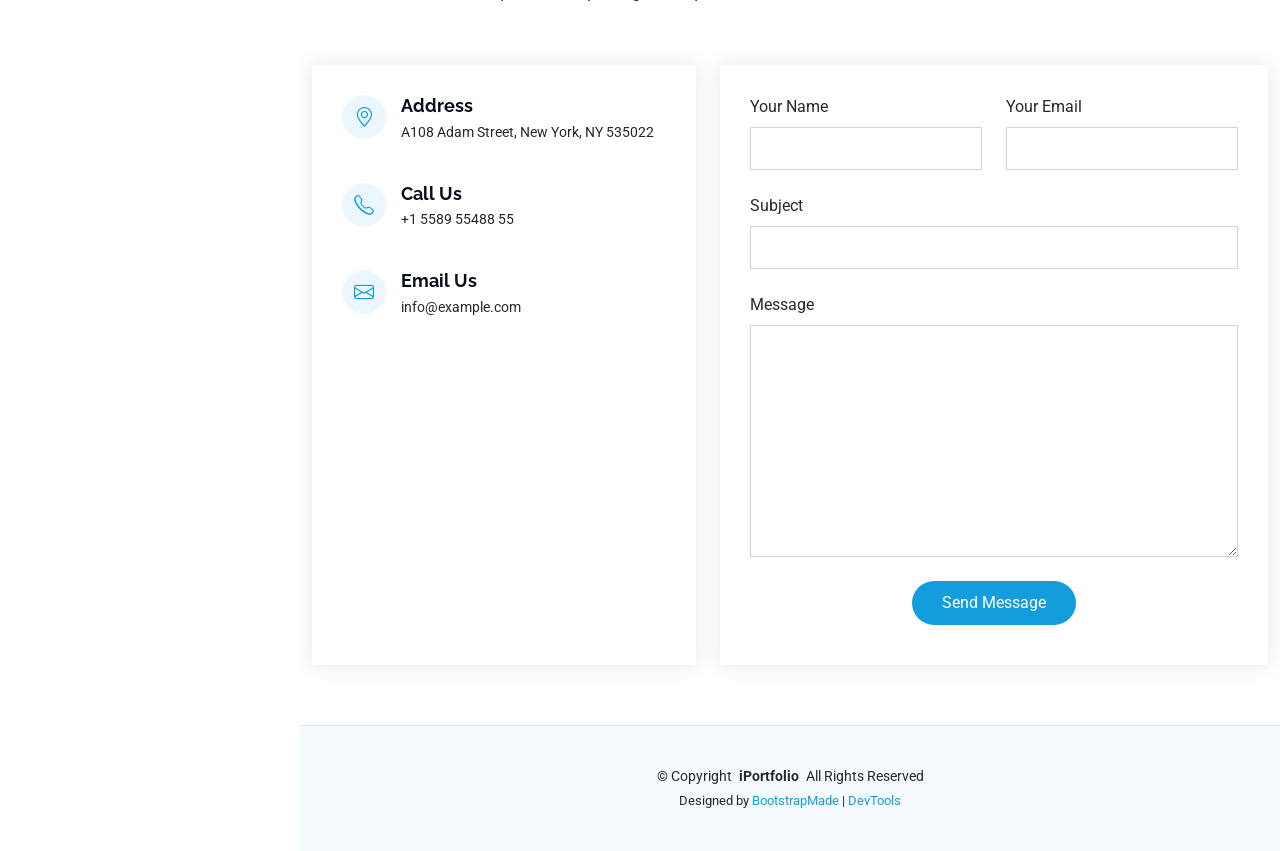
==== commit 08a7ea10: "add index" ====
--- a/index.html
+++ b/index.html
@@ -26,8 +26,7 @@
 
   <!-- Main CSS File -->
   <link href="assets/css/main.css" rel="stylesheet">
-  <link rel="stylesheet" href="assets/css/ar.css">
-
+ 
   <!-- =======================================================
   * Template Name: iPortfolio
   * Template URL: https://bootstrapmade.com/iportfolio-bootstrap-portfolio-websites-template/
